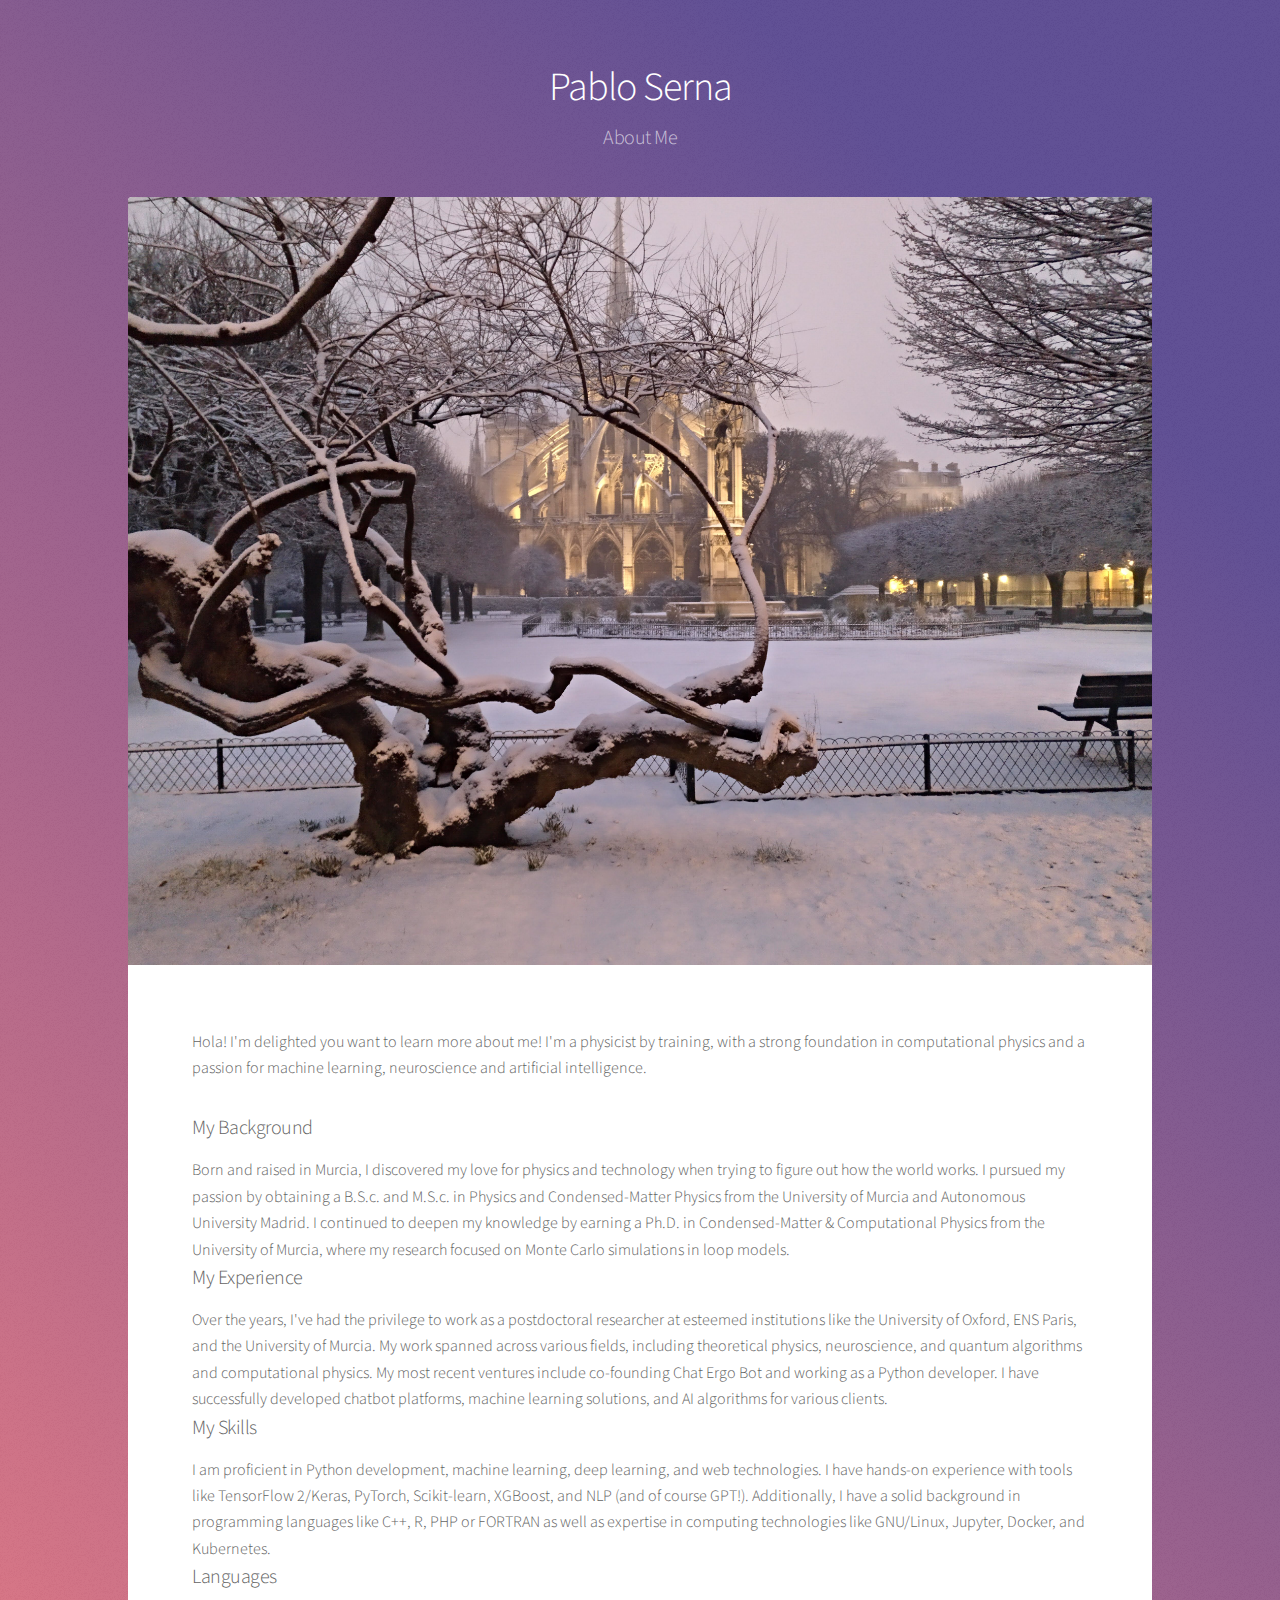
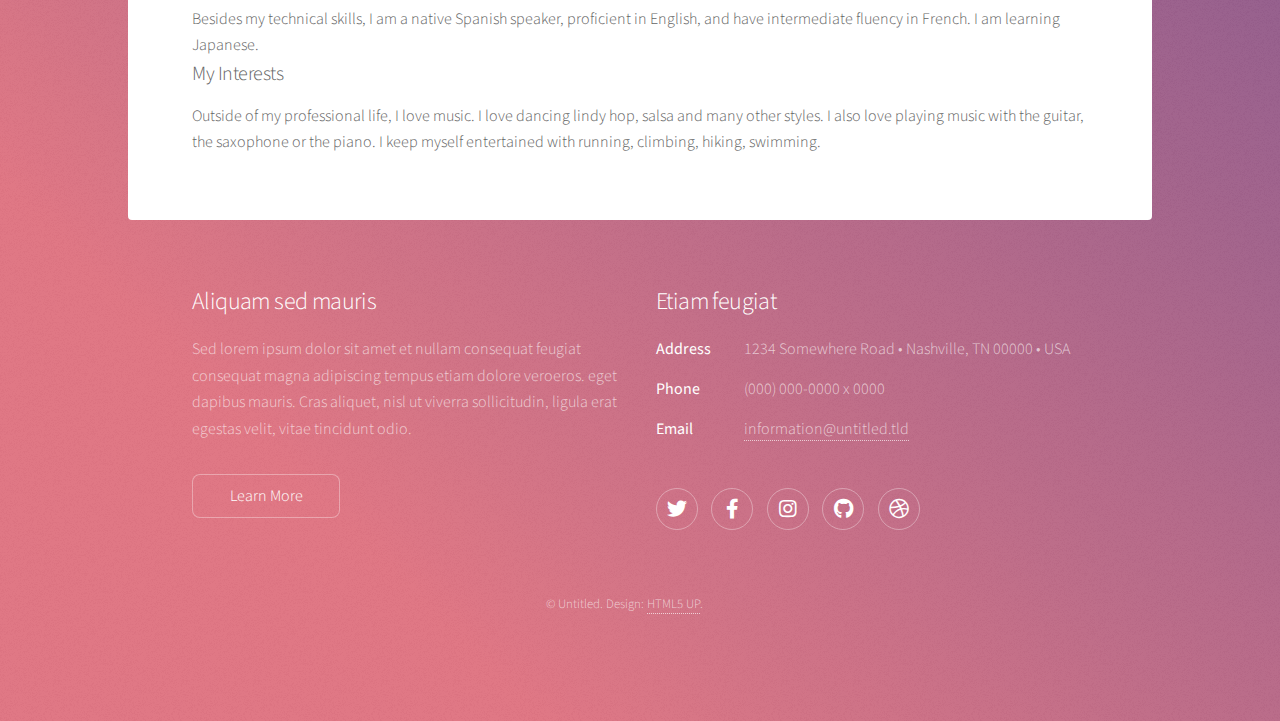
==== about-me.html @ f19965fd "new portfolio" ====
<!DOCTYPE HTML>
<!--
	Stellar by HTML5 UP
	html5up.net | @ajlkn
	Free for personal and commercial use under the CCA 3.0 license (html5up.net/license)
-->
<html>
	<head>
		<title>About Me</title>
		<meta charset="utf-8" />
		<meta name="viewport" content="width=device-width, initial-scale=1, user-scalable=no" />
		<link rel="stylesheet" href="assets/css/main.css" />
		<noscript><link rel="stylesheet" href="assets/css/noscript.css" /></noscript>
	</head>
	<body class="is-preload">

		<!-- Wrapper -->
			<div id="wrapper">

				<!-- Header -->
					<header id="header">
						<h1>Pablo Serna</h1>
						<p>About Me</p>
					</header>

				<!-- Main -->
					<div id="main">

						<!-- Content -->
							<section id="content" class="main">
								<span class="image main"><img src="images/paris.jpg" alt="The snow and the cathedral of Paris" /></span>
								<!-- <h2>About Me</h2> -->
								<p>
                  Hola! I'm delighted you want to learn more about me! I'm a physicist by training, with a strong foundation in computational physics and a passion for machine learning, neuroscience and artificial intelligence.

                  <h3>My Background</h3>
                  Born and raised in Murcia, I discovered my love for physics and technology when trying to figure out how the world works. I pursued my passion by obtaining a B.S.c. and M.S.c. in Physics and Condensed-Matter Physics from the University of Murcia and Autonomous University Madrid. I continued to deepen my knowledge by earning a Ph.D. in Condensed-Matter & Computational Physics from the University of Murcia, where my research focused on Monte Carlo simulations in loop models.
                  
                  <h3>My Experience</h3>
                  Over the years, I've had the privilege to work as a postdoctoral researcher at esteemed institutions like the University of Oxford, ENS Paris, and the University of Murcia. My work spanned across various fields, including theoretical physics, neuroscience, and quantum algorithms and computational physics.
                  
                  My most recent ventures include co-founding Chat Ergo Bot and working as a Python developer. I have successfully developed chatbot platforms, machine learning solutions, and AI algorithms for various clients.
                  
                  <h3>My Skills</h3>
                  I am proficient in Python development, machine learning, deep learning, and web technologies. I have hands-on experience with tools like TensorFlow 2/Keras, PyTorch, Scikit-learn, XGBoost, and NLP (and of course GPT!). Additionally, I have a solid background in programming languages like C++, R, PHP or FORTRAN as well as expertise in computing technologies like GNU/Linux, Jupyter, Docker, and Kubernetes.
                  
                  <h3>Languages</h3>
                  Besides my technical skills, I am a native Spanish speaker, proficient in English, and have intermediate fluency in French. I am learning Japanese.
                  
                  <h3>My Interests</h3>
                  Outside of my professional life, I love music. I love dancing lindy hop, salsa and many other styles. I also love playing music with the guitar, the saxophone or the piano. 
                  
                  I keep myself entertained with running, climbing, hiking, swimming. 
                </p>
							</section>

					</div>

				<!-- Footer -->
					<footer id="footer">
						<section>
							<h2>Aliquam sed mauris</h2>
							<p>Sed lorem ipsum dolor sit amet et nullam consequat feugiat consequat magna adipiscing tempus etiam dolore veroeros. eget dapibus mauris. Cras aliquet, nisl ut viverra sollicitudin, ligula erat egestas velit, vitae tincidunt odio.</p>
							<ul class="actions">
								<li><a href="#" class="button">Learn More</a></li>
							</ul>
						</section>
						<section>
							<h2>Etiam feugiat</h2>
							<dl class="alt">
								<dt>Address</dt>
								<dd>1234 Somewhere Road &bull; Nashville, TN 00000 &bull; USA</dd>
								<dt>Phone</dt>
								<dd>(000) 000-0000 x 0000</dd>
								<dt>Email</dt>
								<dd><a href="#">information@untitled.tld</a></dd>
							</dl>
							<ul class="icons">
								<li><a href="#" class="icon brands fa-twitter alt"><span class="label">Twitter</span></a></li>
								<li><a href="#" class="icon brands fa-facebook-f alt"><span class="label">Facebook</span></a></li>
								<li><a href="#" class="icon brands fa-instagram alt"><span class="label">Instagram</span></a></li>
								<li><a href="#" class="icon brands fa-github alt"><span class="label">GitHub</span></a></li>
								<li><a href="#" class="icon brands fa-dribbble alt"><span class="label">Dribbble</span></a></li>
							</ul>
						</section>
						<p class="copyright">&copy; Untitled. Design: <a href="https://html5up.net">HTML5 UP</a>.</p>
					</footer>

			</div>

		<!-- Scripts -->
			<script src="assets/js/jquery.min.js"></script>
			<script src="assets/js/jquery.scrollex.min.js"></script>
			<script src="assets/js/jquery.scrolly.min.js"></script>
			<script src="assets/js/browser.min.js"></script>
			<script src="assets/js/breakpoints.min.js"></script>
			<script src="assets/js/util.js"></script>
			<script src="assets/js/main.js"></script>

	</body>
</html>
---- assets/css/main.css ----
@import url(fontawesome-all.min.css);
@import 'https://fonts.googleapis.com/css?family=Source+Sans+Pro:300,400';

/*
	Stellar by HTML5 UP
	html5up.net | @ajlkn
	Free for personal and commercial use under the CCA 3.0 license (html5up.net/license)
*/

html, body, div, span, applet, object,
iframe, h1, h2, h3, h4, h5, h6, p, blockquote,
pre, a, abbr, acronym, address, big, cite,
code, del, dfn, em, img, ins, kbd, q, s, samp,
small, strike, strong, sub, sup, tt, var, b,
u, i, center, dl, dt, dd, ol, ul, li, fieldset,
form, label, legend, table, caption, tbody,
tfoot, thead, tr, th, td, article, aside,
canvas, details, embed, figure, figcaption,
footer, header, hgroup, menu, nav, output, ruby,
section, summary, time, mark, audio, video {
	margin: 0;
	padding: 0;
	border: 0;
	font-size: 100%;
	font: inherit;
	vertical-align: baseline;}

article, aside, details, figcaption, figure,
footer, header, hgroup, menu, nav, section {
	display: block;}

body {
	line-height: 1;
}

ol, ul {
	list-style: none;
}

blockquote, q {
	quotes: none;
}

	blockquote:before, blockquote:after, q:before, q:after {
		content: '';
		content: none;
	}

table {
	border-collapse: collapse;
	border-spacing: 0;
}

body {
	-webkit-text-size-adjust: none;
}

mark {
	background-color: transparent;
	color: inherit;
}

input::-moz-focus-inner {
	border: 0;
	padding: 0;
}

input, select, textarea {
	-moz-appearance: none;
	-webkit-appearance: none;
	-ms-appearance: none;
	appearance: none;
}

/* Basic */

	@-ms-viewport {
		width: device-width;
	}

	body {
		-ms-overflow-style: scrollbar;
	}

	@media screen and (max-width: 480px) {

		html, body {
			min-width: 320px;
		}

	}

	html {
		box-sizing: border-box;
	}

	*, *:before, *:after {
		box-sizing: inherit;
	}

	body {
		background-color: #935d8c;
		background-image: url("images/overlay.png"), -moz-linear-gradient(45deg, #e37682 15%, #5f4d93 85%);
		background-image: url("images/overlay.png"), -webkit-linear-gradient(45deg, #e37682 15%, #5f4d93 85%);
		background-image: url("images/overlay.png"), -ms-linear-gradient(45deg, #e37682 15%, #5f4d93 85%);
		background-image: url("images/overlay.png"), linear-gradient(45deg, #e37682 15%, #5f4d93 85%);
	}

		body.is-preload *, body.is-preload *:before, body.is-preload *:after {
			-moz-animation: none !important;
			-webkit-animation: none !important;
			-ms-animation: none !important;
			animation: none !important;
			-moz-transition: none !important;
			-webkit-transition: none !important;
			-ms-transition: none !important;
			transition: none !important;
		}

/* Type */

	body {
		background-color: #935d8c;
		color: rgba(255, 255, 255, 0.65);
	}

	body, input, select, textarea {
		font-family: "Source Sans Pro", Helvetica, sans-serif;
		font-size: 17pt;
		font-weight: 300;
		line-height: 1.65;
	}

		@media screen and (max-width: 1680px) {

			body, input, select, textarea {
				font-size: 14pt;
			}

		}

		@media screen and (max-width: 1280px) {

			body, input, select, textarea {
				font-size: 12pt;
			}

		}

		@media screen and (max-width: 360px) {

			body, input, select, textarea {
				font-size: 11pt;
			}

		}

	a {
		-moz-transition: color 0.2s ease, border-bottom 0.2s ease;
		-webkit-transition: color 0.2s ease, border-bottom 0.2s ease;
		-ms-transition: color 0.2s ease, border-bottom 0.2s ease;
		transition: color 0.2s ease, border-bottom 0.2s ease;
		text-decoration: none;
		border-bottom: dotted 1px;
		color: inherit;
	}

		a:hover {
			border-bottom-color: transparent;
		}

	strong, b {
		font-weight: 400;
	}

	em, i {
		font-style: italic;
	}

	p {
		margin: 0 0 2em 0;
	}

		p.content {
			-moz-columns: 20em 2;
			-webkit-columns: 20em 2;
			-ms-columns: 20em 2;
			columns: 20em 2;
			-moz-column-gap: 2em;
			-webkit-column-gap: 2em;
			-ms-column-gap: 2em;
			column-gap: 2em;
			text-align: justify;
		}

	h1, h2, h3, h4, h5, h6 {
		font-weight: 300;
		line-height: 1.5;
		margin: 0 0 0.7em 0;
		letter-spacing: -0.025em;
	}

		h1 a, h2 a, h3 a, h4 a, h5 a, h6 a {
			color: inherit;
			text-decoration: none;
		}

	h1 {
		font-size: 2.5em;
		line-height: 1.2;
	}

	h2 {
		font-size: 1.5em;
	}

	h3 {
		font-size: 1.25em;
	}

	h4 {
		font-size: 1.1em;
	}

	h5 {
		font-size: 0.9em;
	}

	h6 {
		font-size: 0.7em;
	}

	@media screen and (max-width: 736px) {

		h1 {
			font-size: 2em;
		}

	}

	sub {
		font-size: 0.8em;
		position: relative;
		top: 0.5em;
	}

	sup {
		font-size: 0.8em;
		position: relative;
		top: -0.5em;
	}

	blockquote {
		border-left: solid 4px;
		font-style: italic;
		margin: 0 0 2em 0;
		padding: 0.5em 0 0.5em 2em;
	}

	code {
		border-radius: 8px;
		border: solid 1px;
		font-family: "Courier New", monospace;
		font-size: 0.9em;
		margin: 0 0.25em;
		padding: 0.25em 0.65em;
	}

	pre {
		-webkit-overflow-scrolling: touch;
		font-family: "Courier New", monospace;
		font-size: 0.9em;
		margin: 0 0 2em 0;
	}

		pre code {
			display: block;
			line-height: 1.75;
			padding: 1em 1.5em;
			overflow-x: auto;
		}

	hr {
		border: 0;
		border-bottom: solid 1px;
		margin: 2em 0;
	}

		hr.major {
			margin: 3em 0;
		}

	.align-left {
		text-align: left;
	}

	.align-center {
		text-align: center;
	}

	.align-right {
		text-align: right;
	}

	input, select, textarea {
		color: #ffffff;
	}

	a:hover {
		color: #ffffff;
	}

	strong, b {
		color: #ffffff;
	}

	h1, h2, h3, h4, h5, h6 {
		color: #ffffff;
	}

	blockquote {
		border-left-color: rgba(255, 255, 255, 0.35);
	}

	code {
		background: rgba(255, 255, 255, 0.075);
		border-color: rgba(255, 255, 255, 0.35);
	}

	hr {
		border-bottom-color: rgba(255, 255, 255, 0.35);
	}

/* Row */

	.row {
		display: flex;
		flex-wrap: wrap;
		box-sizing: border-box;
		align-items: stretch;
	}

		.row > * {
			box-sizing: border-box;
		}

		.row.gtr-uniform > * > :last-child {
			margin-bottom: 0;
		}

		.row.aln-left {
			justify-content: flex-start;
		}

		.row.aln-center {
			justify-content: center;
		}

		.row.aln-right {
			justify-content: flex-end;
		}

		.row.aln-top {
			align-items: flex-start;
		}

		.row.aln-middle {
			align-items: center;
		}

		.row.aln-bottom {
			align-items: flex-end;
		}

		.row > .imp {
			order: -1;
		}

		.row > .col-1 {
			width: 8.33333%;
		}

		.row > .off-1 {
			margin-left: 8.33333%;
		}

		.row > .col-2 {
			width: 16.66667%;
		}

		.row > .off-2 {
			margin-left: 16.66667%;
		}

		.row > .col-3 {
			width: 25%;
		}

		.row > .off-3 {
			margin-left: 25%;
		}

		.row > .col-4 {
			width: 33.33333%;
		}

		.row > .off-4 {
			margin-left: 33.33333%;
		}

		.row > .col-5 {
			width: 41.66667%;
		}

		.row > .off-5 {
			margin-left: 41.66667%;
		}

		.row > .col-6 {
			width: 50%;
		}

		.row > .off-6 {
			margin-left: 50%;
		}

		.row > .col-7 {
			width: 58.33333%;
		}

		.row > .off-7 {
			margin-left: 58.33333%;
		}

		.row > .col-8 {
			width: 66.66667%;
		}

		.row > .off-8 {
			margin-left: 66.66667%;
		}

		.row > .col-9 {
			width: 75%;
		}

		.row > .off-9 {
			margin-left: 75%;
		}

		.row > .col-10 {
			width: 83.33333%;
		}

		.row > .off-10 {
			margin-left: 83.33333%;
		}

		.row > .col-11 {
			width: 91.66667%;
		}

		.row > .off-11 {
			margin-left: 91.66667%;
		}

		.row > .col-12 {
			width: 100%;
		}

		.row > .off-12 {
			margin-left: 100%;
		}

		.row.gtr-0 {
			margin-top: 0;
			margin-left: 0em;
		}

			.row.gtr-0 > * {
				padding: 0 0 0 0em;
			}

			.row.gtr-0.gtr-uniform {
				margin-top: 0em;
			}

				.row.gtr-0.gtr-uniform > * {
					padding-top: 0em;
				}

		.row.gtr-25 {
			margin-top: 0;
			margin-left: -0.375em;
		}

			.row.gtr-25 > * {
				padding: 0 0 0 0.375em;
			}

			.row.gtr-25.gtr-uniform {
				margin-top: -0.375em;
			}

				.row.gtr-25.gtr-uniform > * {
					padding-top: 0.375em;
				}

		.row.gtr-50 {
			margin-top: 0;
			margin-left: -0.75em;
		}

			.row.gtr-50 > * {
				padding: 0 0 0 0.75em;
			}

			.row.gtr-50.gtr-uniform {
				margin-top: -0.75em;
			}

				.row.gtr-50.gtr-uniform > * {
					padding-top: 0.75em;
				}

		.row {
			margin-top: 0;
			margin-left: -1.5em;
		}

			.row > * {
				padding: 0 0 0 1.5em;
			}

			.row.gtr-uniform {
				margin-top: -1.5em;
			}

				.row.gtr-uniform > * {
					padding-top: 1.5em;
				}

		.row.gtr-150 {
			margin-top: 0;
			margin-left: -2.25em;
		}

			.row.gtr-150 > * {
				padding: 0 0 0 2.25em;
			}

			.row.gtr-150.gtr-uniform {
				margin-top: -2.25em;
			}

				.row.gtr-150.gtr-uniform > * {
					padding-top: 2.25em;
				}

		.row.gtr-200 {
			margin-top: 0;
			margin-left: -3em;
		}

			.row.gtr-200 > * {
				padding: 0 0 0 3em;
			}

			.row.gtr-200.gtr-uniform {
				margin-top: -3em;
			}

				.row.gtr-200.gtr-uniform > * {
					padding-top: 3em;
				}

		@media screen and (max-width: 1680px) {

			.row {
				display: flex;
				flex-wrap: wrap;
				box-sizing: border-box;
				align-items: stretch;
			}

				.row > * {
					box-sizing: border-box;
				}

				.row.gtr-uniform > * > :last-child {
					margin-bottom: 0;
				}

				.row.aln-left {
					justify-content: flex-start;
				}

				.row.aln-center {
					justify-content: center;
				}

				.row.aln-right {
					justify-content: flex-end;
				}

				.row.aln-top {
					align-items: flex-start;
				}

				.row.aln-middle {
					align-items: center;
				}

				.row.aln-bottom {
					align-items: flex-end;
				}

				.row > .imp-xlarge {
					order: -1;
				}

				.row > .col-1-xlarge {
					width: 8.33333%;
				}

				.row > .off-1-xlarge {
					margin-left: 8.33333%;
				}

				.row > .col-2-xlarge {
					width: 16.66667%;
				}

				.row > .off-2-xlarge {
					margin-left: 16.66667%;
				}

				.row > .col-3-xlarge {
					width: 25%;
				}

				.row > .off-3-xlarge {
					margin-left: 25%;
				}

				.row > .col-4-xlarge {
					width: 33.33333%;
				}

				.row > .off-4-xlarge {
					margin-left: 33.33333%;
				}

				.row > .col-5-xlarge {
					width: 41.66667%;
				}

				.row > .off-5-xlarge {
					margin-left: 41.66667%;
				}

				.row > .col-6-xlarge {
					width: 50%;
				}

				.row > .off-6-xlarge {
					margin-left: 50%;
				}

				.row > .col-7-xlarge {
					width: 58.33333%;
				}

				.row > .off-7-xlarge {
					margin-left: 58.33333%;
				}

				.row > .col-8-xlarge {
					width: 66.66667%;
				}

				.row > .off-8-xlarge {
					margin-left: 66.66667%;
				}

				.row > .col-9-xlarge {
					width: 75%;
				}

				.row > .off-9-xlarge {
					margin-left: 75%;
				}

				.row > .col-10-xlarge {
					width: 83.33333%;
				}

				.row > .off-10-xlarge {
					margin-left: 83.33333%;
				}

				.row > .col-11-xlarge {
					width: 91.66667%;
				}

				.row > .off-11-xlarge {
					margin-left: 91.66667%;
				}

				.row > .col-12-xlarge {
					width: 100%;
				}

				.row > .off-12-xlarge {
					margin-left: 100%;
				}

				.row.gtr-0 {
					margin-top: 0;
					margin-left: 0em;
				}

					.row.gtr-0 > * {
						padding: 0 0 0 0em;
					}

					.row.gtr-0.gtr-uniform {
						margin-top: 0em;
					}

						.row.gtr-0.gtr-uniform > * {
							padding-top: 0em;
						}

				.row.gtr-25 {
					margin-top: 0;
					margin-left: -0.375em;
				}

					.row.gtr-25 > * {
						padding: 0 0 0 0.375em;
					}

					.row.gtr-25.gtr-uniform {
						margin-top: -0.375em;
					}

						.row.gtr-25.gtr-uniform > * {
							padding-top: 0.375em;
						}

				.row.gtr-50 {
					margin-top: 0;
					margin-left: -0.75em;
				}

					.row.gtr-50 > * {
						padding: 0 0 0 0.75em;
					}

					.row.gtr-50.gtr-uniform {
						margin-top: -0.75em;
					}

						.row.gtr-50.gtr-uniform > * {
							padding-top: 0.75em;
						}

				.row {
					margin-top: 0;
					margin-left: -1.5em;
				}

					.row > * {
						padding: 0 0 0 1.5em;
					}

					.row.gtr-uniform {
						margin-top: -1.5em;
					}

						.row.gtr-uniform > * {
							padding-top: 1.5em;
						}

				.row.gtr-150 {
					margin-top: 0;
					margin-left: -2.25em;
				}

					.row.gtr-150 > * {
						padding: 0 0 0 2.25em;
					}

					.row.gtr-150.gtr-uniform {
						margin-top: -2.25em;
					}

						.row.gtr-150.gtr-uniform > * {
							padding-top: 2.25em;
						}

				.row.gtr-200 {
					margin-top: 0;
					margin-left: -3em;
				}

					.row.gtr-200 > * {
						padding: 0 0 0 3em;
					}

					.row.gtr-200.gtr-uniform {
						margin-top: -3em;
					}

						.row.gtr-200.gtr-uniform > * {
							padding-top: 3em;
						}

		}

		@media screen and (max-width: 1280px) {

			.row {
				display: flex;
				flex-wrap: wrap;
				box-sizing: border-box;
				align-items: stretch;
			}

				.row > * {
					box-sizing: border-box;
				}

				.row.gtr-uniform > * > :last-child {
					margin-bottom: 0;
				}

				.row.aln-left {
					justify-content: flex-start;
				}

				.row.aln-center {
					justify-content: center;
				}

				.row.aln-right {
					justify-content: flex-end;
				}

				.row.aln-top {
					align-items: flex-start;
				}

				.row.aln-middle {
					align-items: center;
				}

				.row.aln-bottom {
					align-items: flex-end;
				}

				.row > .imp-large {
					order: -1;
				}

				.row > .col-1-large {
					width: 8.33333%;
				}

				.row > .off-1-large {
					margin-left: 8.33333%;
				}

				.row > .col-2-large {
					width: 16.66667%;
				}

				.row > .off-2-large {
					margin-left: 16.66667%;
				}

				.row > .col-3-large {
					width: 25%;
				}

				.row > .off-3-large {
					margin-left: 25%;
				}

				.row > .col-4-large {
					width: 33.33333%;
				}

				.row > .off-4-large {
					margin-left: 33.33333%;
				}

				.row > .col-5-large {
					width: 41.66667%;
				}

				.row > .off-5-large {
					margin-left: 41.66667%;
				}

				.row > .col-6-large {
					width: 50%;
				}

				.row > .off-6-large {
					margin-left: 50%;
				}

				.row > .col-7-large {
					width: 58.33333%;
				}

				.row > .off-7-large {
					margin-left: 58.33333%;
				}

				.row > .col-8-large {
					width: 66.66667%;
				}

				.row > .off-8-large {
					margin-left: 66.66667%;
				}

				.row > .col-9-large {
					width: 75%;
				}

				.row > .off-9-large {
					margin-left: 75%;
				}

				.row > .col-10-large {
					width: 83.33333%;
				}

				.row > .off-10-large {
					margin-left: 83.33333%;
				}

				.row > .col-11-large {
					width: 91.66667%;
				}

				.row > .off-11-large {
					margin-left: 91.66667%;
				}

				.row > .col-12-large {
					width: 100%;
				}

				.row > .off-12-large {
					margin-left: 100%;
				}

				.row.gtr-0 {
					margin-top: 0;
					margin-left: 0em;
				}

					.row.gtr-0 > * {
						padding: 0 0 0 0em;
					}

					.row.gtr-0.gtr-uniform {
						margin-top: 0em;
					}

						.row.gtr-0.gtr-uniform > * {
							padding-top: 0em;
						}

				.row.gtr-25 {
					margin-top: 0;
					margin-left: -0.375em;
				}

					.row.gtr-25 > * {
						padding: 0 0 0 0.375em;
					}

					.row.gtr-25.gtr-uniform {
						margin-top: -0.375em;
					}

						.row.gtr-25.gtr-uniform > * {
							padding-top: 0.375em;
						}

				.row.gtr-50 {
					margin-top: 0;
					margin-left: -0.75em;
				}

					.row.gtr-50 > * {
						padding: 0 0 0 0.75em;
					}

					.row.gtr-50.gtr-uniform {
						margin-top: -0.75em;
					}

						.row.gtr-50.gtr-uniform > * {
							padding-top: 0.75em;
						}

				.row {
					margin-top: 0;
					margin-left: -1.5em;
				}

					.row > * {
						padding: 0 0 0 1.5em;
					}

					.row.gtr-uniform {
						margin-top: -1.5em;
					}

						.row.gtr-uniform > * {
							padding-top: 1.5em;
						}

				.row.gtr-150 {
					margin-top: 0;
					margin-left: -2.25em;
				}

					.row.gtr-150 > * {
						padding: 0 0 0 2.25em;
					}

					.row.gtr-150.gtr-uniform {
						margin-top: -2.25em;
					}

						.row.gtr-150.gtr-uniform > * {
							padding-top: 2.25em;
						}

				.row.gtr-200 {
					margin-top: 0;
					margin-left: -3em;
				}

					.row.gtr-200 > * {
						padding: 0 0 0 3em;
					}

					.row.gtr-200.gtr-uniform {
						margin-top: -3em;
					}

						.row.gtr-200.gtr-uniform > * {
							padding-top: 3em;
						}

		}

		@media screen and (max-width: 980px) {

			.row {
				display: flex;
				flex-wrap: wrap;
				box-sizing: border-box;
				align-items: stretch;
			}

				.row > * {
					box-sizing: border-box;
				}

				.row.gtr-uniform > * > :last-child {
					margin-bottom: 0;
				}

				.row.aln-left {
					justify-content: flex-start;
				}

				.row.aln-center {
					justify-content: center;
				}

				.row.aln-right {
					justify-content: flex-end;
				}

				.row.aln-top {
					align-items: flex-start;
				}

				.row.aln-middle {
					align-items: center;
				}

				.row.aln-bottom {
					align-items: flex-end;
				}

				.row > .imp-medium {
					order: -1;
				}

				.row > .col-1-medium {
					width: 8.33333%;
				}

				.row > .off-1-medium {
					margin-left: 8.33333%;
				}

				.row > .col-2-medium {
					width: 16.66667%;
				}

				.row > .off-2-medium {
					margin-left: 16.66667%;
				}

				.row > .col-3-medium {
					width: 25%;
				}

				.row > .off-3-medium {
					margin-left: 25%;
				}

				.row > .col-4-medium {
					width: 33.33333%;
				}

				.row > .off-4-medium {
					margin-left: 33.33333%;
				}

				.row > .col-5-medium {
					width: 41.66667%;
				}

				.row > .off-5-medium {
					margin-left: 41.66667%;
				}

				.row > .col-6-medium {
					width: 50%;
				}

				.row > .off-6-medium {
					margin-left: 50%;
				}

				.row > .col-7-medium {
					width: 58.33333%;
				}

				.row > .off-7-medium {
					margin-left: 58.33333%;
				}

				.row > .col-8-medium {
					width: 66.66667%;
				}

				.row > .off-8-medium {
					margin-left: 66.66667%;
				}

				.row > .col-9-medium {
					width: 75%;
				}

				.row > .off-9-medium {
					margin-left: 75%;
				}

				.row > .col-10-medium {
					width: 83.33333%;
				}

				.row > .off-10-medium {
					margin-left: 83.33333%;
				}

				.row > .col-11-medium {
					width: 91.66667%;
				}

				.row > .off-11-medium {
					margin-left: 91.66667%;
				}

				.row > .col-12-medium {
					width: 100%;
				}

				.row > .off-12-medium {
					margin-left: 100%;
				}

				.row.gtr-0 {
					margin-top: 0;
					margin-left: 0em;
				}

					.row.gtr-0 > * {
						padding: 0 0 0 0em;
					}

					.row.gtr-0.gtr-uniform {
						margin-top: 0em;
					}

						.row.gtr-0.gtr-uniform > * {
							padding-top: 0em;
						}

				.row.gtr-25 {
					margin-top: 0;
					margin-left: -0.375em;
				}

					.row.gtr-25 > * {
						padding: 0 0 0 0.375em;
					}

					.row.gtr-25.gtr-uniform {
						margin-top: -0.375em;
					}

						.row.gtr-25.gtr-uniform > * {
							padding-top: 0.375em;
						}

				.row.gtr-50 {
					margin-top: 0;
					margin-left: -0.75em;
				}

					.row.gtr-50 > * {
						padding: 0 0 0 0.75em;
					}

					.row.gtr-50.gtr-uniform {
						margin-top: -0.75em;
					}

						.row.gtr-50.gtr-uniform > * {
							padding-top: 0.75em;
						}

				.row {
					margin-top: 0;
					margin-left: -1.5em;
				}

					.row > * {
						padding: 0 0 0 1.5em;
					}

					.row.gtr-uniform {
						margin-top: -1.5em;
					}

						.row.gtr-uniform > * {
							padding-top: 1.5em;
						}

				.row.gtr-150 {
					margin-top: 0;
					margin-left: -2.25em;
				}

					.row.gtr-150 > * {
						padding: 0 0 0 2.25em;
					}

					.row.gtr-150.gtr-uniform {
						margin-top: -2.25em;
					}

						.row.gtr-150.gtr-uniform > * {
							padding-top: 2.25em;
						}

				.row.gtr-200 {
					margin-top: 0;
					margin-left: -3em;
				}

					.row.gtr-200 > * {
						padding: 0 0 0 3em;
					}

					.row.gtr-200.gtr-uniform {
						margin-top: -3em;
					}

						.row.gtr-200.gtr-uniform > * {
							padding-top: 3em;
						}

		}

		@media screen and (max-width: 736px) {

			.row {
				display: flex;
				flex-wrap: wrap;
				box-sizing: border-box;
				align-items: stretch;
			}

				.row > * {
					box-sizing: border-box;
				}

				.row.gtr-uniform > * > :last-child {
					margin-bottom: 0;
				}

				.row.aln-left {
					justify-content: flex-start;
				}

				.row.aln-center {
					justify-content: center;
				}

				.row.aln-right {
					justify-content: flex-end;
				}

				.row.aln-top {
					align-items: flex-start;
				}

				.row.aln-middle {
					align-items: center;
				}

				.row.aln-bottom {
					align-items: flex-end;
				}

				.row > .imp-small {
					order: -1;
				}

				.row > .col-1-small {
					width: 8.33333%;
				}

				.row > .off-1-small {
					margin-left: 8.33333%;
				}

				.row > .col-2-small {
					width: 16.66667%;
				}

				.row > .off-2-small {
					margin-left: 16.66667%;
				}

				.row > .col-3-small {
					width: 25%;
				}

				.row > .off-3-small {
					margin-left: 25%;
				}

				.row > .col-4-small {
					width: 33.33333%;
				}

				.row > .off-4-small {
					margin-left: 33.33333%;
				}

				.row > .col-5-small {
					width: 41.66667%;
				}

				.row > .off-5-small {
					margin-left: 41.66667%;
				}

				.row > .col-6-small {
					width: 50%;
				}

				.row > .off-6-small {
					margin-left: 50%;
				}

				.row > .col-7-small {
					width: 58.33333%;
				}

				.row > .off-7-small {
					margin-left: 58.33333%;
				}

				.row > .col-8-small {
					width: 66.66667%;
				}

				.row > .off-8-small {
					margin-left: 66.66667%;
				}

				.row > .col-9-small {
					width: 75%;
				}

				.row > .off-9-small {
					margin-left: 75%;
				}

				.row > .col-10-small {
					width: 83.33333%;
				}

				.row > .off-10-small {
					margin-left: 83.33333%;
				}

				.row > .col-11-small {
					width: 91.66667%;
				}

				.row > .off-11-small {
					margin-left: 91.66667%;
				}

				.row > .col-12-small {
					width: 100%;
				}

				.row > .off-12-small {
					margin-left: 100%;
				}

				.row.gtr-0 {
					margin-top: 0;
					margin-left: 0em;
				}

					.row.gtr-0 > * {
						padding: 0 0 0 0em;
					}

					.row.gtr-0.gtr-uniform {
						margin-top: 0em;
					}

						.row.gtr-0.gtr-uniform > * {
							padding-top: 0em;
						}

				.row.gtr-25 {
					margin-top: 0;
					margin-left: -0.25em;
				}

					.row.gtr-25 > * {
						padding: 0 0 0 0.25em;
					}

					.row.gtr-25.gtr-uniform {
						margin-top: -0.25em;
					}

						.row.gtr-25.gtr-uniform > * {
							padding-top: 0.25em;
						}

				.row.gtr-50 {
					margin-top: 0;
					margin-left: -0.5em;
				}

					.row.gtr-50 > * {
						padding: 0 0 0 0.5em;
					}

					.row.gtr-50.gtr-uniform {
						margin-top: -0.5em;
					}

						.row.gtr-50.gtr-uniform > * {
							padding-top: 0.5em;
						}

				.row {
					margin-top: 0;
					margin-left: -1em;
				}

					.row > * {
						padding: 0 0 0 1em;
					}

					.row.gtr-uniform {
						margin-top: -1em;
					}

						.row.gtr-uniform > * {
							padding-top: 1em;
						}

				.row.gtr-150 {
					margin-top: 0;
					margin-left: -1.5em;
				}

					.row.gtr-150 > * {
						padding: 0 0 0 1.5em;
					}

					.row.gtr-150.gtr-uniform {
						margin-top: -1.5em;
					}

						.row.gtr-150.gtr-uniform > * {
							padding-top: 1.5em;
						}

				.row.gtr-200 {
					margin-top: 0;
					margin-left: -2em;
				}

					.row.gtr-200 > * {
						padding: 0 0 0 2em;
					}

					.row.gtr-200.gtr-uniform {
						margin-top: -2em;
					}

						.row.gtr-200.gtr-uniform > * {
							padding-top: 2em;
						}

		}

		@media screen and (max-width: 480px) {

			.row {
				display: flex;
				flex-wrap: wrap;
				box-sizing: border-box;
				align-items: stretch;
			}

				.row > * {
					box-sizing: border-box;
				}

				.row.gtr-uniform > * > :last-child {
					margin-bottom: 0;
				}

				.row.aln-left {
					justify-content: flex-start;
				}

				.row.aln-center {
					justify-content: center;
				}

				.row.aln-right {
					justify-content: flex-end;
				}

				.row.aln-top {
					align-items: flex-start;
				}

				.row.aln-middle {
					align-items: center;
				}

				.row.aln-bottom {
					align-items: flex-end;
				}

				.row > .imp-xsmall {
					order: -1;
				}

				.row > .col-1-xsmall {
					width: 8.33333%;
				}

				.row > .off-1-xsmall {
					margin-left: 8.33333%;
				}

				.row > .col-2-xsmall {
					width: 16.66667%;
				}

				.row > .off-2-xsmall {
					margin-left: 16.66667%;
				}

				.row > .col-3-xsmall {
					width: 25%;
				}

				.row > .off-3-xsmall {
					margin-left: 25%;
				}

				.row > .col-4-xsmall {
					width: 33.33333%;
				}

				.row > .off-4-xsmall {
					margin-left: 33.33333%;
				}

				.row > .col-5-xsmall {
					width: 41.66667%;
				}

				.row > .off-5-xsmall {
					margin-left: 41.66667%;
				}

				.row > .col-6-xsmall {
					width: 50%;
				}

				.row > .off-6-xsmall {
					margin-left: 50%;
				}

				.row > .col-7-xsmall {
					width: 58.33333%;
				}

				.row > .off-7-xsmall {
					margin-left: 58.33333%;
				}

				.row > .col-8-xsmall {
					width: 66.66667%;
				}

				.row > .off-8-xsmall {
					margin-left: 66.66667%;
				}

				.row > .col-9-xsmall {
					width: 75%;
				}

				.row > .off-9-xsmall {
					margin-left: 75%;
				}

				.row > .col-10-xsmall {
					width: 83.33333%;
				}

				.row > .off-10-xsmall {
					margin-left: 83.33333%;
				}

				.row > .col-11-xsmall {
					width: 91.66667%;
				}

				.row > .off-11-xsmall {
					margin-left: 91.66667%;
				}

				.row > .col-12-xsmall {
					width: 100%;
				}

				.row > .off-12-xsmall {
					margin-left: 100%;
				}

				.row.gtr-0 {
					margin-top: 0;
					margin-left: 0em;
				}

					.row.gtr-0 > * {
						padding: 0 0 0 0em;
					}

					.row.gtr-0.gtr-uniform {
						margin-top: 0em;
					}

						.row.gtr-0.gtr-uniform > * {
							padding-top: 0em;
						}

				.row.gtr-25 {
					margin-top: 0;
					margin-left: -0.3125em;
				}

					.row.gtr-25 > * {
						padding: 0 0 0 0.3125em;
					}

					.row.gtr-25.gtr-uniform {
						margin-top: -0.3125em;
					}

						.row.gtr-25.gtr-uniform > * {
							padding-top: 0.3125em;
						}

				.row.gtr-50 {
					margin-top: 0;
					margin-left: -0.625em;
				}

					.row.gtr-50 > * {
						padding: 0 0 0 0.625em;
					}

					.row.gtr-50.gtr-uniform {
						margin-top: -0.625em;
					}

						.row.gtr-50.gtr-uniform > * {
							padding-top: 0.625em;
						}

				.row {
					margin-top: 0;
					margin-left: -1.25em;
				}

					.row > * {
						padding: 0 0 0 1.25em;
					}

					.row.gtr-uniform {
						margin-top: -1.25em;
					}

						.row.gtr-uniform > * {
							padding-top: 1.25em;
						}

				.row.gtr-150 {
					margin-top: 0;
					margin-left: -1.875em;
				}

					.row.gtr-150 > * {
						padding: 0 0 0 1.875em;
					}

					.row.gtr-150.gtr-uniform {
						margin-top: -1.875em;
					}

						.row.gtr-150.gtr-uniform > * {
							padding-top: 1.875em;
						}

				.row.gtr-200 {
					margin-top: 0;
					margin-left: -2.5em;
				}

					.row.gtr-200 > * {
						padding: 0 0 0 2.5em;
					}

					.row.gtr-200.gtr-uniform {
						margin-top: -2.5em;
					}

						.row.gtr-200.gtr-uniform > * {
							padding-top: 2.5em;
						}

		}

/* Box */

	.box {
		border-radius: 8px;
		border: solid;
		margin-bottom: 2em;
		padding: 1.5em;
	}

		.box > :last-child,
		.box > :last-child > :last-child,
		.box > :last-child > :last-child > :last-child {
			margin-bottom: 0;
		}

		.box.alt {
			border: 0;
			border-radius: 0;
			padding: 0;
		}

	.box {
		border-color: rgba(255, 255, 255, 0.35);
	}

/* Button */

	input[type="submit"],
	input[type="reset"],
	input[type="button"],
	button,
	.button {
		-moz-appearance: none;
		-webkit-appearance: none;
		-ms-appearance: none;
		appearance: none;
		-moz-transition: background-color 0.2s ease-in-out, color 0.2s ease-in-out;
		-webkit-transition: background-color 0.2s ease-in-out, color 0.2s ease-in-out;
		-ms-transition: background-color 0.2s ease-in-out, color 0.2s ease-in-out;
		transition: background-color 0.2s ease-in-out, color 0.2s ease-in-out;
		border-radius: 8px;
		border: 0;
		cursor: pointer;
		display: inline-block;
		font-weight: 300;
		height: 2.75em;
		line-height: 2.75em;
		min-width: 9.25em;
		padding: 0 1.5em;
		text-align: center;
		text-decoration: none;
		white-space: nowrap;
	}

		input[type="submit"].icon,
		input[type="reset"].icon,
		input[type="button"].icon,
		button.icon,
		.button.icon {
			padding-left: 1.35em;
		}

			input[type="submit"].icon:before,
			input[type="reset"].icon:before,
			input[type="button"].icon:before,
			button.icon:before,
			.button.icon:before {
				margin-right: 0.5em;
			}

		input[type="submit"].fit,
		input[type="reset"].fit,
		input[type="button"].fit,
		button.fit,
		.button.fit {
			width: 100%;
		}

		input[type="submit"].small,
		input[type="reset"].small,
		input[type="button"].small,
		button.small,
		.button.small {
			font-size: 0.8em;
		}

		input[type="submit"].large,
		input[type="reset"].large,
		input[type="button"].large,
		button.large,
		.button.large {
			font-size: 1.35em;
		}

		input[type="submit"].disabled, input[type="submit"]:disabled,
		input[type="reset"].disabled,
		input[type="reset"]:disabled,
		input[type="button"].disabled,
		input[type="button"]:disabled,
		button.disabled,
		button:disabled,
		.button.disabled,
		.button:disabled {
			pointer-events: none;
			opacity: 0.25;
		}

		@media screen and (max-width: 736px) {

			input[type="submit"],
			input[type="reset"],
			input[type="button"],
			button,
			.button {
				min-width: 0;
			}

		}

	input[type="submit"],
	input[type="reset"],
	input[type="button"],
	button,
	.button {
		background-color: transparent;
		box-shadow: inset 0 0 0 1px rgba(255, 255, 255, 0.35);
		color: #ffffff !important;
	}

		input[type="submit"]:hover,
		input[type="reset"]:hover,
		input[type="button"]:hover,
		button:hover,
		.button:hover {
			background-color: rgba(255, 255, 255, 0.075);
		}

		input[type="submit"]:active,
		input[type="reset"]:active,
		input[type="button"]:active,
		button:active,
		.button:active {
			background-color: rgba(255, 255, 255, 0.2);
		}

		input[type="submit"].icon:before,
		input[type="reset"].icon:before,
		input[type="button"].icon:before,
		button.icon:before,
		.button.icon:before {
			color: rgba(255, 255, 255, 0.5);
		}

		input[type="submit"].primary,
		input[type="reset"].primary,
		input[type="button"].primary,
		button.primary,
		.button.primary {
			background-color: #8cc9f0;
			color: #ffffff !important;
			box-shadow: none;
		}

			input[type="submit"].primary:hover,
			input[type="reset"].primary:hover,
			input[type="button"].primary:hover,
			button.primary:hover,
			.button.primary:hover {
				background-color: #9acff2;
			}

			input[type="submit"].primary:active,
			input[type="reset"].primary:active,
			input[type="button"].primary:active,
			button.primary:active,
			.button.primary:active {
				background-color: #7ec3ee;
			}

			input[type="submit"].primary.icon:before,
			input[type="reset"].primary.icon:before,
			input[type="button"].primary.icon:before,
			button.primary.icon:before,
			.button.primary.icon:before {
				color: #ffffff !important;
			}

/* Form */

	form {
		margin: 0 0 2em 0;
	}

	label {
		display: block;
		font-size: 0.9em;
		font-weight: 400;
		margin: 0 0 1em 0;
	}

	input[type="text"],
	input[type="password"],
	input[type="email"],
	select,
	textarea {
		-moz-appearance: none;
		-webkit-appearance: none;
		-ms-appearance: none;
		appearance: none;
		border-radius: 8px;
		border: solid 1px;
		color: inherit;
		display: block;
		outline: 0;
		padding: 0 1em;
		text-decoration: none;
		width: 100%;
	}

		input[type="text"]:invalid,
		input[type="password"]:invalid,
		input[type="email"]:invalid,
		select:invalid,
		textarea:invalid {
			box-shadow: none;
		}

	select {
		background-size: 1.25rem;
		background-repeat: no-repeat;
		background-position: calc(100% - 1rem) center;
		height: 2.75em;
		padding-right: 2.75em;
		text-overflow: ellipsis;
	}

		select:focus::-ms-value {
			background-color: transparent;
		}

		select::-ms-expand {
			display: none;
		}

	input[type="text"],
	input[type="password"],
	input[type="email"],
	select {
		height: 2.75em;
	}

	textarea {
		padding: 0.75em 1em;
	}

	input[type="checkbox"],
	input[type="radio"] {
		-moz-appearance: none;
		-webkit-appearance: none;
		-ms-appearance: none;
		appearance: none;
		display: block;
		float: left;
		margin-right: -2em;
		opacity: 0;
		width: 1em;
		z-index: -1;
	}

		input[type="checkbox"] + label,
		input[type="radio"] + label {
			text-decoration: none;
			cursor: pointer;
			display: inline-block;
			font-size: 1em;
			font-weight: 300;
			padding-left: 2.4em;
			padding-right: 0.75em;
			position: relative;
		}

			input[type="checkbox"] + label:before,
			input[type="radio"] + label:before {
				-moz-osx-font-smoothing: grayscale;
				-webkit-font-smoothing: antialiased;
				display: inline-block;
				font-style: normal;
				font-variant: normal;
				text-rendering: auto;
				line-height: 1;
				text-transform: none !important;
				font-family: 'Font Awesome 5 Free';
				font-weight: 900;
			}

			input[type="checkbox"] + label:before,
			input[type="radio"] + label:before {
				border-radius: 8px;
				border: solid 1px;
				content: '';
				display: inline-block;
				font-size: 0.8em;
				height: 2.0625em;
				left: 0;
				line-height: 2.0625em;
				position: absolute;
				text-align: center;
				top: 0;
				width: 2.0625em;
			}

		input[type="checkbox"]:checked + label:before,
		input[type="radio"]:checked + label:before {
			content: '\f00c';
		}

	input[type="checkbox"] + label:before {
		border-radius: 8px;
	}

	input[type="radio"] + label:before {
		border-radius: 100%;
	}

	::-webkit-input-placeholder {
		opacity: 1.0;
	}

	:-moz-placeholder {
		opacity: 1.0;
	}

	::-moz-placeholder {
		opacity: 1.0;
	}

	:-ms-input-placeholder {
		opacity: 1.0;
	}

	label {
		color: #ffffff;
	}

	input[type="text"],
	input[type="password"],
	input[type="email"],
	select,
	textarea {
		background-color: rgba(255, 255, 255, 0.075);
		border-color: rgba(255, 255, 255, 0.35);
	}

		input[type="text"]:focus,
		input[type="password"]:focus,
		input[type="email"]:focus,
		select:focus,
		textarea:focus {
			border-color: #8cc9f0;
			box-shadow: 0 0 0 1px #8cc9f0;
		}

	select {
		background-image: url("data:image/svg+xml;charset=utf8,%3Csvg xmlns='http://www.w3.org/2000/svg' width='40' height='40' preserveAspectRatio='none' viewBox='0 0 40 40'%3E%3Cpath d='M9.4,12.3l10.4,10.4l10.4-10.4c0.2-0.2,0.5-0.4,0.9-0.4c0.3,0,0.6,0.1,0.9,0.4l3.3,3.3c0.2,0.2,0.4,0.5,0.4,0.9 c0,0.4-0.1,0.6-0.4,0.9L20.7,31.9c-0.2,0.2-0.5,0.4-0.9,0.4c-0.3,0-0.6-0.1-0.9-0.4L4.3,17.3c-0.2-0.2-0.4-0.5-0.4-0.9 c0-0.4,0.1-0.6,0.4-0.9l3.3-3.3c0.2-0.2,0.5-0.4,0.9-0.4S9.1,12.1,9.4,12.3z' fill='rgba(255, 255, 255, 0.35)' /%3E%3C/svg%3E");
	}

		select option {
			color: #ffffff;
			background: #935d8c;
		}

	input[type="checkbox"] + label,
	input[type="radio"] + label {
		color: rgba(255, 255, 255, 0.65);
	}

		input[type="checkbox"] + label:before,
		input[type="radio"] + label:before {
			background: rgba(255, 255, 255, 0.075);
			border-color: rgba(255, 255, 255, 0.35);
		}

	input[type="checkbox"]:checked + label:before,
	input[type="radio"]:checked + label:before {
		background-color: #ffffff;
		border-color: #ffffff;
		color: #935d8c;
	}

	input[type="checkbox"]:focus + label:before,
	input[type="radio"]:focus + label:before {
		border-color: #8cc9f0;
		box-shadow: 0 0 0 1px #8cc9f0;
	}

	::-webkit-input-placeholder {
		color: rgba(255, 255, 255, 0.5) !important;
	}

	:-moz-placeholder {
		color: rgba(255, 255, 255, 0.5) !important;
	}

	::-moz-placeholder {
		color: rgba(255, 255, 255, 0.5) !important;
	}

	:-ms-input-placeholder {
		color: rgba(255, 255, 255, 0.5) !important;
	}

	.formerize-placeholder {
		color: rgba(255, 255, 255, 0.5) !important;
	}

/* Icon */

	.iconHeader {
		background: lightgray;
	}

	.icon {
		text-decoration: none;
		-moz-transition: background-color 0.2s ease-in-out, color 0.2s ease-in-out;
		-webkit-transition: background-color 0.2s ease-in-out, color 0.2s ease-in-out;
		-ms-transition: background-color 0.2s ease-in-out, color 0.2s ease-in-out;
		transition: background-color 0.2s ease-in-out, color 0.2s ease-in-out;
		border-bottom: none;
		position: relative;
	}

	

		.icon:before {
			-moz-osx-font-smoothing: grayscale;
			-webkit-font-smoothing: antialiased;
			display: inline-block;
			font-style: normal;
			font-variant: normal;
			text-rendering: auto;
			line-height: 1;
			text-transform: none !important;
			font-family: 'Font Awesome 5 Free';
			font-weight: 400;
		}

		.icon > .label {
			display: none;
		}

		.icon:before {
			line-height: solid;
		}

		.icon.solid:before {
			font-weight: 900;
		}

		.icon.brands:before {
			font-family: 'Font Awesome 5 Brands';
		}

		.icon.major {
			border: solid 1px;
			display: inline-block;
			border-radius: 100%;
			padding: 0.65em;
			margin: 0 0 2em 0;
			cursor: default;
		}

			.icon.major:before {
				display: inline-block;
				font-size: 6.25rem;
				width: 2.25em;
				height: 2.25em;
				line-height: 2.2em;
				border-radius: 100%;
				border: solid 1px;
				text-align: center;
			}

		.icon.alt {
			display: inline-block;
			border: solid 1px;
			border-radius: 100%;
		}

			.icon.alt:before {
				display: block;
				font-size: 1.25em;
				width: 2em;
				height: 2em;
				text-align: center;
				line-height: 2em;
			}

		.icon.style1 {
			color: #efa8b0;
		}

		.icon.style2 {
			color: #c79cc8;
		}

		.icon.style3 {
			color: #a89cc8;
		}

		.icon.style4 {
			color: #9bb2e1;
		}

		.icon.style5 {
			color: #8cc9f0;
		}

		@media screen and (max-width: 1680px) {

			.icon.major:before {
				font-size: 5.5rem;
			}

		}

		@media screen and (max-width: 1280px) {

			.icon.major:before {
				font-size: 4.75rem;
			}

		}

		@media screen and (max-width: 736px) {

			.icon.major {
				margin: 0 0 1.5em 0;
				padding: 0.35em;
			}

				.icon.major:before {
					font-size: 3.5rem;
				}

		}

	.icon.major {
		border-color: rgba(255, 255, 255, 0.35);
	}

		.icon.major:before {
			border-color: rgba(255, 255, 255, 0.35);
		}

	.icon.alt {
		border-color: rgba(255, 255, 255, 0.35);
		color: #ffffff;
	}

		.icon.alt:hover {
			background-color: rgba(255, 255, 255, 0.075);
		}

		.icon.alt:active {
			background-color: rgba(255, 255, 255, 0.2);
		}

/* Image */

	.image {
		border-radius: 8px;
		border: 0;
		display: inline-block;
		position: relative;
	}

		.image img {
			border-radius: 8px;
			display: block;
		}

		.image.left, .image.right {
			max-width: 40%;
		}

			.image.left img, .image.right img {
				width: 100%;
			}

		.image.left {
			float: left;
			margin: 0 1.5em 1em 0;
			top: 0.25em;
		}

		.image.right {
			float: right;
			margin: 0 0 1em 1.5em;
			top: 0.25em;
		}

		.image.fit {
			display: block;
			margin: 0 0 2em 0;
			width: 100%;
		}

			.image.fit img {
				width: 100%;
			}

		.image.main {
			display: block;
			margin: 0 0 3em 0;
			width: 100%;
		}

			.image.main img {
				width: 100%;
			}

/* List */

	ol {
		list-style: decimal;
		margin: 0 0 2em 0;
		padding-left: 1.25em;
	}

		ol li {
			padding-left: 0.25em;
		}

	ul {
		list-style: disc;
		margin: 0 0 2em 0;
		padding-left: 1em;
	}

		ul li {
			padding-left: 0.5em;
		}

		ul.alt {
			list-style: none;
			padding-left: 0;
		}

			ul.alt li {
				border-top: solid 1px;
				padding: 0.5em 0;
			}

				ul.alt li:first-child {
					border-top: 0;
					padding-top: 0;
				}

	dl {
		margin: 0 0 2em 0;
	}

		dl dt {
			display: block;
			font-weight: 400;
			margin: 0 0 1em 0;
		}

		dl dd {
			margin-left: 2em;
		}

		dl.alt dt {
			display: block;
			width: 3em;
			margin: 0;
			clear: left;
			float: left;
		}

		dl.alt dd {
			margin: 0 0 0.85em 5.5em;
		}

		dl.alt:after {
			content: '';
			display: block;
			clear: both;
		}

	ul.alt li {
		border-top-color: rgba(255, 255, 255, 0.35);
	}

	dl dt {
		color: #ffffff;
	}

/* Actions */

	ul.actions {
		display: -moz-flex;
		display: -webkit-flex;
		display: -ms-flex;
		display: flex;
		cursor: default;
		list-style: none;
		margin-left: -1em;
		padding-left: 0;
	}

		ul.actions li {
			padding: 0 0 0 1em;
			vertical-align: middle;
		}

		ul.actions.special {
			-moz-justify-content: center;
			-webkit-justify-content: center;
			-ms-justify-content: center;
			justify-content: center;
			width: 100%;
			margin-left: 0;
		}

			ul.actions.special li:first-child {
				padding-left: 0;
			}

		ul.actions.stacked {
			-moz-flex-direction: column;
			-webkit-flex-direction: column;
			-ms-flex-direction: column;
			flex-direction: column;
			margin-left: 0;
		}

			ul.actions.stacked li {
				padding: 1.3em 0 0 0;
			}

				ul.actions.stacked li:first-child {
					padding-top: 0;
				}

		ul.actions.fit {
			width: calc(100% + 1em);
		}

			ul.actions.fit li {
				-moz-flex-grow: 1;
				-webkit-flex-grow: 1;
				-ms-flex-grow: 1;
				flex-grow: 1;
				-moz-flex-shrink: 1;
				-webkit-flex-shrink: 1;
				-ms-flex-shrink: 1;
				flex-shrink: 1;
				width: 100%;
			}

				ul.actions.fit li > * {
					width: 100%;
				}

			ul.actions.fit.stacked {
				width: 100%;
			}

		@media screen and (max-width: 480px) {

			ul.actions:not(.fixed) {
				-moz-flex-direction: column;
				-webkit-flex-direction: column;
				-ms-flex-direction: column;
				flex-direction: column;
				margin-left: 0;
				width: 100% !important;
			}

				ul.actions:not(.fixed) li {
					-moz-flex-grow: 1;
					-webkit-flex-grow: 1;
					-ms-flex-grow: 1;
					flex-grow: 1;
					-moz-flex-shrink: 1;
					-webkit-flex-shrink: 1;
					-ms-flex-shrink: 1;
					flex-shrink: 1;
					padding: 1em 0 0 0;
					text-align: center;
					width: 100%;
				}

					ul.actions:not(.fixed) li > * {
						width: 100%;
					}

					ul.actions:not(.fixed) li:first-child {
						padding-top: 0;
					}

					ul.actions:not(.fixed) li input[type="submit"],
					ul.actions:not(.fixed) li input[type="reset"],
					ul.actions:not(.fixed) li input[type="button"],
					ul.actions:not(.fixed) li button,
					ul.actions:not(.fixed) li .button {
						width: 100%;
					}

						ul.actions:not(.fixed) li input[type="submit"].icon:before,
						ul.actions:not(.fixed) li input[type="reset"].icon:before,
						ul.actions:not(.fixed) li input[type="button"].icon:before,
						ul.actions:not(.fixed) li button.icon:before,
						ul.actions:not(.fixed) li .button.icon:before {
							margin-left: -0.5rem;
						}

		}

/* Icons */

	ul.icons {
		cursor: default;
		list-style: none;
		padding-left: 0;
	}

		ul.icons li {
			display: inline-block;
			padding: 0 0.65em 0 0;
		}

			ul.icons li:last-child {
				padding-right: 0 !important;
			}

/* Section/Article */

	section.special, article.special {
		text-align: center;
	}

	header.major {
		margin-bottom: 3em;
	}

		header.major h2 {
			font-size: 2em;
		}

			header.major h2:after {
				display: block;
				content: '';
				width: 3.25em;
				height: 2px;
				margin: 0.7em 0 1em 0;
				border-radius: 2px;
			}

				section.special header.major h2:after, article.special header.major h2:after {
					margin-left: auto;
					margin-right: auto;
				}

		header.major p {
			font-size: 1.25em;
			letter-spacing: -0.025em;
		}

		header.major.special {
			text-align: center;
		}

			header.major.special h2:after {
				margin-left: auto;
				margin-right: auto;
			}

	footer.major {
		margin-top: 3em;
	}

	@media screen and (max-width: 736px) {

		header.major {
			margin-bottom: 0;
		}

			header.major h2 {
				font-size: 1.5em;
			}

			header.major p {
				font-size: 1em;
				letter-spacing: 0;
			}

				header.major p br {
					display: none;
				}

		footer.major {
			margin-top: 0;
		}

	}

	header.major h2:after {
		background-color: rgba(255, 255, 255, 0.35);
	}

/* Table */

	.table-wrapper {
		-webkit-overflow-scrolling: touch;
		overflow-x: auto;
	}

	table {
		margin: 0 0 2em 0;
		width: 100%;
	}

		table tbody tr {
			border: solid 1px;
			border-left: 0;
			border-right: 0;
		}

		table td {
			padding: 0.75em 0.75em;
		}

		table th {
			font-size: 0.9em;
			font-weight: 400;
			padding: 0 0.75em 0.75em 0.75em;
			text-align: left;
		}

		table thead {
			border-bottom: solid 2px;
		}

		table tfoot {
			border-top: solid 2px;
		}

		table.alt {
			border-collapse: separate;
		}

			table.alt tbody tr td {
				border: solid 1px;
				border-left-width: 0;
				border-top-width: 0;
			}

				table.alt tbody tr td:first-child {
					border-left-width: 1px;
				}

			table.alt tbody tr:first-child td {
				border-top-width: 1px;
			}

			table.alt thead {
				border-bottom: 0;
			}

			table.alt tfoot {
				border-top: 0;
			}

	table tbody tr {
		border-color: rgba(255, 255, 255, 0.35);
	}

		table tbody tr:nth-child(2n + 1) {
			background-color: rgba(255, 255, 255, 0.075);
		}

	table th {
		color: #ffffff;
	}

	table thead {
		border-bottom-color: rgba(255, 255, 255, 0.35);
	}

	table tfoot {
		border-top-color: rgba(255, 255, 255, 0.35);
	}

	table.alt tbody tr td {
		border-color: rgba(255, 255, 255, 0.35);
	}

/* Features */

	.features {
		display: -moz-flex;
		display: -webkit-flex;
		display: -ms-flex;
		display: flex;
		-moz-flex-wrap: wrap;
		-webkit-flex-wrap: wrap;
		-ms-flex-wrap: wrap;
		flex-wrap: wrap;
		-moz-justify-content: center;
		-webkit-justify-content: center;
		-ms-justify-content: center;
		justify-content: center;
		width: calc(100% + 2em);
		margin: 0 0 3em -2em;
		padding: 0;
		list-style: none;
	}

		.features li {
			width: calc(33.33333% - 2em);
			margin-left: 2em;
			margin-top: 3em;
			padding: 0;
		}

			.features li:nth-child(1), .features li:nth-child(2), .features li:nth-child(3) {
				margin-top: 0;
			}

			.features li > :last-child {
				margin-bottom: 0;
			}

		@media screen and (max-width: 980px) {

			.features li {
				width: calc(50% - 2em);
			}

				.features li:nth-child(3) {
					margin-top: 3em;
				}

		}

		@media screen and (max-width: 736px) {

			.features {
				width: 100%;
				margin: 0 0 2em 0;
			}

				.features li {
					width: 100%;
					margin-left: 0;
					margin-top: 2em;
				}

					.features li:nth-child(2), .features li:nth-child(3) {
						margin-top: 2em;
					}

		}

/* Statistics */

	.statistics {
		display: -moz-flex;
		display: -webkit-flex;
		display: -ms-flex;
		display: flex;
		width: 100%;
		margin: 0 0 3em 0;
		padding: 0;
		list-style: none;
		cursor: default;
	}

		.statistics li {
			-moz-flex: 1;
			-webkit-flex: 1;
			-ms-flex: 1;
			flex: 1;
			padding: 1.5em;
			color: #ffffff;
			text-align: center;
		}

			.statistics li.style1 {
				background-color: #efa8b0;
			}

			.statistics li.style2 {
				background-color: #c79cc8;
			}

			.statistics li.style3 {
				background-color: #a89cc8;
			}

			.statistics li.style4 {
				background-color: #9bb2e1;
			}

			.statistics li.style5 {
				background-color: #8cc9f0;
			}

			.statistics li strong, .statistics li b {
				display: block;
				font-size: 2em;
				line-height: 1.1;
				color: inherit !important;
				font-weight: 300;
				letter-spacing: -0.025em;
			}

			.statistics li:first-child {
				border-top-left-radius: 8px;
				border-bottom-left-radius: 8px;
			}

			.statistics li:last-child {
				border-top-right-radius: 8px;
				border-bottom-right-radius: 8px;
			}

			.statistics li .icon {
				display: inline-block;
			}

				.statistics li .icon:before {
					font-size: 2.75rem;
					line-height: 1.3;
				}

		@media screen and (max-width: 980px) {

			.statistics li strong, .statistics li b {
				font-size: 1.5em;
			}

		}

		@media screen and (max-width: 736px) {

			.statistics {
				display: block;
				width: 20em;
				max-width: 100%;
				margin: 0 auto 2em auto;
			}

				.statistics li:first-child {
					border-bottom-left-radius: 0;
					border-top-right-radius: 8px;
				}

				.statistics li:last-child {
					border-top-right-radius: 0;
					border-bottom-left-radius: 8px;
				}

				.statistics li .icon:before {
					font-size: 3.75rem;
				}

				.statistics li strong, .statistics li b {
					font-size: 2.5em;
				}

		}

/* Spotlight */

	.spotlight {
		display: -moz-flex;
		display: -webkit-flex;
		display: -ms-flex;
		display: flex;
		-moz-align-items: center;
		-webkit-align-items: center;
		-ms-align-items: center;
		align-items: center;
		margin: 0 0 2em 0;
	}

		.spotlight .content {
			-moz-flex: 1;
			-webkit-flex: 1;
			-ms-flex: 1;
			flex: 1;
		}

			.spotlight .content > :last-child {
				margin-bottom: 0;
			}

			.spotlight .content header.major {
				margin: 0 0 2em 0;
			}

		.spotlight .image {
			display: inline-block;
			margin-left: 4em;
			padding: 0.65em;
			border-radius: 100%;
			border: solid 1px;
		}

			.spotlight .image img {
				display: block;
				border-radius: 100%;
				width: 16em;
			}

		@media screen and (max-width: 980px) {

			.spotlight {
				-moz-flex-direction: column-reverse;
				-webkit-flex-direction: column-reverse;
				-ms-flex-direction: column-reverse;
				flex-direction: column-reverse;
				text-align: center;
			}

				.spotlight .content {
					-moz-flex: 0 1 auto;
					-webkit-flex: 0 1 auto;
					-ms-flex: 0 1 auto;
					flex: 0 1 auto;
					width: 100%;
				}

					.spotlight .content header.major h2:after {
						margin-left: auto;
						margin-right: auto;
					}

					.spotlight .content .actions {
						-moz-justify-content: center;
						-webkit-justify-content: center;
						-ms-justify-content: center;
						justify-content: center;
						width: calc(100% + 1em);
					}

				.spotlight .image {
					-moz-flex: 0 1 auto;
					-webkit-flex: 0 1 auto;
					-ms-flex: 0 1 auto;
					flex: 0 1 auto;
					margin-left: 0;
					margin-bottom: 2em;
				}

		}

		@media screen and (max-width: 736px) {

			.spotlight .image {
				padding: 0.35em;
			}

				.spotlight .image img {
					width: 12em;
				}

		}

	.spotlight .image {
		border-color: rgba(255, 255, 255, 0.35);
	}

/* Header */

	#header {
		padding: 5em 5em 1em 5em ;
		text-align: center;
	}

		#header h1 {
			margin: 0 0 0.25em 0;
		}

		#header p {
			font-size: 1.25em;
			letter-spacing: -0.025em;
		}

		#header.alt {
			padding: 7em 5em 4em 5em ;
		}

			#header.alt h1 {
				font-size: 3.25em;
			}

			#header.alt > * {
				-moz-transition: opacity 3s ease;
				-webkit-transition: opacity 3s ease;
				-ms-transition: opacity 3s ease;
				transition: opacity 3s ease;
				-moz-transition-delay: 0.5s;
				-webkit-transition-delay: 0.5s;
				-ms-transition-delay: 0.5s;
				transition-delay: 0.5s;
				opacity: 1;
			}

			#header.alt .logo {
				-moz-transition: opacity 1.25s ease, -moz-transform 0.5s ease;
				-webkit-transition: opacity 1.25s ease, -webkit-transform 0.5s ease;
				-ms-transition: opacity 1.25s ease, -ms-transform 0.5s ease;
				transition: opacity 1.25s ease, transform 0.5s ease;
				-moz-transition-delay: 0s;
				-webkit-transition-delay: 0s;
				-ms-transition-delay: 0s;
				transition-delay: 0s;
				display: block;
				margin: 0 0 1.5em 0;
			}

				#header.alt .logo img {
					display: block;
					margin: 0 auto;
					max-width: 75%;
				}

		@media screen and (max-width: 1280px) {

			#header {
				padding: 4em 4em 0.1em 4em ;
			}

				#header.alt {
					padding: 6em 4em 3em 4em ;
				}

		}

		@media screen and (max-width: 980px) {

			#header {
				padding: 4em 3em 0.1em 3em ;
			}

				#header.alt {
					padding: 5em 3em 2em 3em ;
				}

		}

		@media screen and (max-width: 736px) {

			#header {
				padding: 3em 2em 0.1em 2em ;
			}

				#header p {
					font-size: 1em;
					letter-spacing: 0;
				}

					#header p br {
						display: none;
					}

				#header.alt {
					padding: 4em 2em 1em 2em ;
				}

					#header.alt h1 {
						font-size: 2.5em;
					}

		}

		@media screen and (max-width: 480px) {

			#header {
				padding: 3em 1.5em 0.1em 1.5em ;
			}

				#header.alt {
					padding: 4em 1.5em 1em 1.5em ;
				}

		}

		@media screen and (max-width: 360px) {

			#header {
				padding: 2.5em 1em 0.1em 1em ;
			}

				#header.alt {
					padding: 3.5em 1em 0.5em 1em ;
				}

		}

		body.is-preload #header.alt > * {
			opacity: 0;
		}

		body.is-preload #header.alt .logo {
			-moz-transform: scale(0.8) rotate(-30deg);
			-webkit-transform: scale(0.8) rotate(-30deg);
			-ms-transform: scale(0.8) rotate(-30deg);
			transform: scale(0.8) rotate(-30deg);
		}

/* Nav */

	#nav {
		-moz-transition: background-color 0.2s ease, border-top-left-radius 0.2s ease, border-top-right-radius 0.2s ease, padding 0.2s ease;
		-webkit-transition: background-color 0.2s ease, border-top-left-radius 0.2s ease, border-top-right-radius 0.2s ease, padding 0.2s ease;
		-ms-transition: background-color 0.2s ease, border-top-left-radius 0.2s ease, border-top-right-radius 0.2s ease, padding 0.2s ease;
		transition: background-color 0.2s ease, border-top-left-radius 0.2s ease, border-top-right-radius 0.2s ease, padding 0.2s ease;
		background-color: #ffffff;
		color: #636363;
		position: absolute;
		width: 64em;
		max-width: calc(100% - 4em);
		padding: 1em;
		background-color: #f7f7f7;
		border-top-left-radius: 0.25em;
		border-top-right-radius: 0.25em;
		cursor: default;
		text-align: center;
	}

		#nav input, #nav select, #nav textarea {
			color: #636363;
		}

		#nav a:hover {
			color: #636363;
		}

		#nav strong, #nav b {
			color: #636363;
		}

		#nav h1, #nav h2, #nav h3, #nav h4, #nav h5, #nav h6 {
			color: #636363;
		}

		#nav blockquote {
			border-left-color: #dddddd;
		}

		#nav code {
			background: rgba(222, 222, 222, 0.25);
			border-color: #dddddd;
		}

		#nav hr {
			border-bottom-color: #dddddd;
		}

		#nav + #main {
			padding-top: 4.25em;
		}

		#nav ul {
			margin: 0;
			padding: 0;
			list-style: none;
		}

			#nav ul li {
				-moz-transition: margin 0.2s ease;
				-webkit-transition: margin 0.2s ease;
				-ms-transition: margin 0.2s ease;
				transition: margin 0.2s ease;
				display: inline-block;
				margin: 0 0.35em;
				padding: 0;
				vertical-align: middle;
			}

				#nav ul li a {
					-moz-transition: font-size 0.2s ease;
					-webkit-transition: font-size 0.2s ease;
					-ms-transition: font-size 0.2s ease;
					transition: font-size 0.2s ease;
					display: inline-block;
					height: 2.25em;
					line-height: 2.25em;
					padding: 0 1.25em;
					border: 0;
					border-radius: 8px;
					box-shadow: inset 0 0 0 1px transparent;
				}

					#nav ul li a:hover {
						background-color: rgba(222, 222, 222, 0.25);
					}

					#nav ul li a.active {
						background-color: #ffffff;
						box-shadow: none;
					}

		#nav.alt {
			position: fixed;
			top: 0;
			padding: 0.5em 1em;
			background-color: rgba(247, 247, 247, 0.95);
			border-top-left-radius: 0;
			border-top-right-radius: 0;
			z-index: 10000;
		}

			#nav.alt ul li {
				margin: 0 0.175em;
			}

				#nav.alt ul li a {
					font-size: 0.9em;
				}

		@media screen and (max-width: 736px) {

			#nav {
				display: none;
			}

				#nav + #main {
					padding-top: 0;
				}

		}

/* Main */

	#main {
		background-color: #ffffff;
		color: #636363;
		border-radius: 0.25em;
	}

		#main input, #main select, #main textarea {
			color: #636363;
		}

		#main a:hover {
			color: #636363;
		}

		#main strong, #main b {
			color: #636363;
		}

		#main h1, #main h2, #main h3, #main h4, #main h5, #main h6 {
			color: #636363;
		}

		#main blockquote {
			border-left-color: #dddddd;
		}

		#main code {
			background: rgba(222, 222, 222, 0.25);
			border-color: #dddddd;
		}

		#main hr {
			border-bottom-color: #dddddd;
		}

		#main .box {
			border-color: #dddddd;
		}

		#main input[type="submit"],
		#main input[type="reset"],
		#main input[type="button"],
		#main button,
		#main .button {
			background-color: transparent;
			box-shadow: inset 0 0 0 1px #dddddd;
			color: #636363 !important;
		}

			#main input[type="submit"]:hover,
			#main input[type="reset"]:hover,
			#main input[type="button"]:hover,
			#main button:hover,
			#main .button:hover {
				background-color: rgba(222, 222, 222, 0.25);
			}

			#main input[type="submit"]:active,
			#main input[type="reset"]:active,
			#main input[type="button"]:active,
			#main button:active,
			#main .button:active {
				background-color: rgba(222, 222, 222, 0.5);
			}

			#main input[type="submit"].icon:before,
			#main input[type="reset"].icon:before,
			#main input[type="button"].icon:before,
			#main button.icon:before,
			#main .button.icon:before {
				color: rgba(99, 99, 99, 0.25);
			}

			#main input[type="submit"].primary,
			#main input[type="reset"].primary,
			#main input[type="button"].primary,
			#main button.primary,
			#main .button.primary {
				background-color: #8cc9f0;
				color: #ffffff !important;
				box-shadow: none;
			}

				#main input[type="submit"].primary:hover,
				#main input[type="reset"].primary:hover,
				#main input[type="button"].primary:hover,
				#main button.primary:hover,
				#main .button.primary:hover {
					background-color: #9acff2;
				}

				#main input[type="submit"].primary:active,
				#main input[type="reset"].primary:active,
				#main input[type="button"].primary:active,
				#main button.primary:active,
				#main .button.primary:active {
					background-color: #7ec3ee;
				}

				#main input[type="submit"].primary.icon:before,
				#main input[type="reset"].primary.icon:before,
				#main input[type="button"].primary.icon:before,
				#main button.primary.icon:before,
				#main .button.primary.icon:before {
					color: #ffffff !important;
				}

		#main label {
			color: #636363;
		}

		#main input[type="text"],
		#main input[type="password"],
		#main input[type="email"],
		#main select,
		#main textarea {
			background-color: rgba(222, 222, 222, 0.25);
			border-color: #dddddd;
		}

			#main input[type="text"]:focus,
			#main input[type="password"]:focus,
			#main input[type="email"]:focus,
			#main select:focus,
			#main textarea:focus {
				border-color: #8cc9f0;
				box-shadow: 0 0 0 1px #8cc9f0;
			}

		#main select {
			background-image: url("data:image/svg+xml;charset=utf8,%3Csvg xmlns='http://www.w3.org/2000/svg' width='40' height='40' preserveAspectRatio='none' viewBox='0 0 40 40'%3E%3Cpath d='M9.4,12.3l10.4,10.4l10.4-10.4c0.2-0.2,0.5-0.4,0.9-0.4c0.3,0,0.6,0.1,0.9,0.4l3.3,3.3c0.2,0.2,0.4,0.5,0.4,0.9 c0,0.4-0.1,0.6-0.4,0.9L20.7,31.9c-0.2,0.2-0.5,0.4-0.9,0.4c-0.3,0-0.6-0.1-0.9-0.4L4.3,17.3c-0.2-0.2-0.4-0.5-0.4-0.9 c0-0.4,0.1-0.6,0.4-0.9l3.3-3.3c0.2-0.2,0.5-0.4,0.9-0.4S9.1,12.1,9.4,12.3z' fill='%23dddddd' /%3E%3C/svg%3E");
		}

			#main select option {
				color: #636363;
				background: #ffffff;
			}

		#main input[type="checkbox"] + label,
		#main input[type="radio"] + label {
			color: #636363;
		}

			#main input[type="checkbox"] + label:before,
			#main input[type="radio"] + label:before {
				background: rgba(222, 222, 222, 0.25);
				border-color: #dddddd;
			}

		#main input[type="checkbox"]:checked + label:before,
		#main input[type="radio"]:checked + label:before {
			background-color: #636363;
			border-color: #636363;
			color: #ffffff;
		}

		#main input[type="checkbox"]:focus + label:before,
		#main input[type="radio"]:focus + label:before {
			border-color: #8cc9f0;
			box-shadow: 0 0 0 1px #8cc9f0;
		}

		#main ::-webkit-input-placeholder {
			color: rgba(99, 99, 99, 0.25) !important;
		}

		#main :-moz-placeholder {
			color: rgba(99, 99, 99, 0.25) !important;
		}

		#main ::-moz-placeholder {
			color: rgba(99, 99, 99, 0.25) !important;
		}

		#main :-ms-input-placeholder {
			color: rgba(99, 99, 99, 0.25) !important;
		}

		#main .formerize-placeholder {
			color: rgba(99, 99, 99, 0.25) !important;
		}

		#main .icon.major {
			border-color: #dddddd;
		}

			#main .icon.major:before {
				border-color: #dddddd;
			}

		#main .icon.alt {
			border-color: #dddddd;
			color: #636363;
		}

			#main .icon.alt:hover {
				background-color: rgba(222, 222, 222, 0.25);
			}

			#main .icon.alt:active {
				background-color: rgba(222, 222, 222, 0.5);
			}

		#main ul.alt li {
			border-top-color: #dddddd;
		}

		#main dl dt {
			color: #636363;
		}

		#main header.major h2:after {
			background-color: #dddddd;
			background-image: -moz-linear-gradient(90deg, #efa8b0, #a89cc8, #8cc9f0);
			background-image: -webkit-linear-gradient(90deg, #efa8b0, #a89cc8, #8cc9f0);
			background-image: -ms-linear-gradient(90deg, #efa8b0, #a89cc8, #8cc9f0);
			background-image: linear-gradient(90deg, #efa8b0, #a89cc8, #8cc9f0);
		}

		#main table tbody tr {
			border-color: #dddddd;
		}

			#main table tbody tr:nth-child(2n + 1) {
				background-color: rgba(222, 222, 222, 0.25);
			}

		#main table th {
			color: #636363;
		}

		#main table thead {
			border-bottom-color: #dddddd;
		}

		#main table tfoot {
			border-top-color: #dddddd;
		}

		#main table.alt tbody tr td {
			border-color: #dddddd;
		}

		#main .spotlight .image {
			border-color: #dddddd;
		}

		#main > .main {
			padding: 5em 5em 3em 5em ;
			border-top: solid 1px #dddddd;
		}

			#main > .main:first-child {
				border-top: 0;
			}

			#main > .main > .image.main:first-child {
				margin: -5em 0 5em -5em;
				width: calc(100% + 10em);
				border-top-right-radius: 0.25em;
				border-top-left-radius: 0.25em;
				border-bottom-right-radius: 0;
				border-bottom-left-radius: 0;
			}

				#main > .main > .image.main:first-child img {
					border-top-right-radius: 0.25em;
					border-top-left-radius: 0.25em;
					border-bottom-right-radius: 0;
					border-bottom-left-radius: 0;
				}

		@media screen and (max-width: 1280px) {

			#main > .main {
				padding: 4em 4em 2em 4em ;
			}

				#main > .main > .image.main:first-child {
					margin: -4em 0 4em -4em;
					width: calc(100% + 8em);
				}

		}

		@media screen and (max-width: 980px) {

			#main > .main {
				padding: 4em 3em 2em 3em ;
			}

				#main > .main > .image.main:first-child {
					margin: -4em 0 4em -3em;
					width: calc(100% + 6em);
				}

		}

		@media screen and (max-width: 736px) {

			#main > .main {
				padding: 3em 2em 1em 2em ;
			}

				#main > .main > .image.main:first-child {
					margin: -3em 0 2em -2em;
					width: calc(100% + 4em);
				}

		}

		@media screen and (max-width: 480px) {

			#main > .main {
				padding: 3em 1.5em 1em 1.5em ;
			}

				#main > .main > .image.main:first-child {
					margin: -3em 0 1.5em -1.5em;
					width: calc(100% + 3em);
				}

		}

		@media screen and (max-width: 360px) {

			#main {
				border-radius: 0;
			}

				#main > .main {
					padding: 2.5em 1em 0.5em 1em ;
				}

					#main > .main > .image.main:first-child {
						margin: -2.5em 0 1.5em -1em;
						width: calc(100% + 2em);
						border-radius: 0;
					}

						#main > .main > .image.main:first-child img {
							border-radius: 0;
						}

		}

/* Footer */

	#footer {
		display: -moz-flex;
		display: -webkit-flex;
		display: -ms-flex;
		display: flex;
		-moz-flex-wrap: wrap;
		-webkit-flex-wrap: wrap;
		-ms-flex-wrap: wrap;
		flex-wrap: wrap;
		padding: 5em 5em 3em 5em ;
		width: calc(100% + 2em);
		margin: 0 0 3em -2em;
	}

		#footer > * {
			width: calc(50% - 2em);
			margin-left: 2em;
		}

		#footer .copyright {
			width: 100%;
			margin: 2.5em 0 2em 0;
			font-size: 0.8em;
			text-align: center;
		}

		@media screen and (max-width: 1280px) {

			#footer {
				padding: 4em 4em 2em 4em ;
			}

		}

		@media screen and (max-width: 980px) {

			#footer {
				padding: 4em 3em 2em 3em ;
				display: block;
				margin: 0 0 3em 0;
				width: 100%;
			}

				#footer > * {
					width: 100%;
					margin-left: 0;
					margin-bottom: 3em;
				}

				#footer .copyright {
					text-align: left;
				}

		}

		@media screen and (max-width: 736px) {

			#footer {
				padding: 3em 2em 1em 2em ;
			}

		}

		@media screen and (max-width: 480px) {

			#footer {
				padding: 3em 1.5em 1em 1.5em ;
			}

		}

		@media screen and (max-width: 480px) {

			#footer {
				padding: 2.5em 1em 0.5em 1em ;
			}

		}

/* Wrapper */

	#wrapper {
		width: 64em;
		max-width: calc(100% - 4em);
		margin: 0 auto;
	}

		@media screen and (max-width: 480px) {

			#wrapper {
				max-width: calc(100% - 2em);
			}

		}

		@media screen and (max-width: 360px) {

			#wrapper {
				max-width: 100%;
			}

		}
		
/* skills progress bar */
		.skill-item {
			display: flex;
			align-items: center;
			margin-bottom: 10px;
		}
	
		.skill-name {
			width: 150px;
		}
	
		.skill-container {
			width: 100%;
			background-color: #f3f3f3;
			height: 30px;
			margin-left: 10px;
		}
	
		.skill-bar {
			height: 100%;
			background-color: #4CAF50;
			text-align: center;
			line-height: 30px;
			color: white;
		}
		.articulos{
			text-align:left
		}

		.projects-list {
			list-style-type: none;
			padding: 0;
		}
	
		.projects-list li {
			display: flex;
			align-items: center;
			margin-bottom: 10px;
		}
	
		.project-name {
			font-weight: bold;
			margin-right: 10px;
		}
---- assets/css/noscript.css ----
/*
	Stellar by HTML5 UP
	html5up.net | @ajlkn
	Free for personal and commercial use under the CCA 3.0 license (html5up.net/license)
*/

/* Header */

	body.is-preload #header.alt > * {
		opacity: 1;
	}

	body.is-preload #header.alt .logo {
		-moz-transform: none;
		-webkit-transform: none;
		-ms-transform: none;
		transform: none;
	}
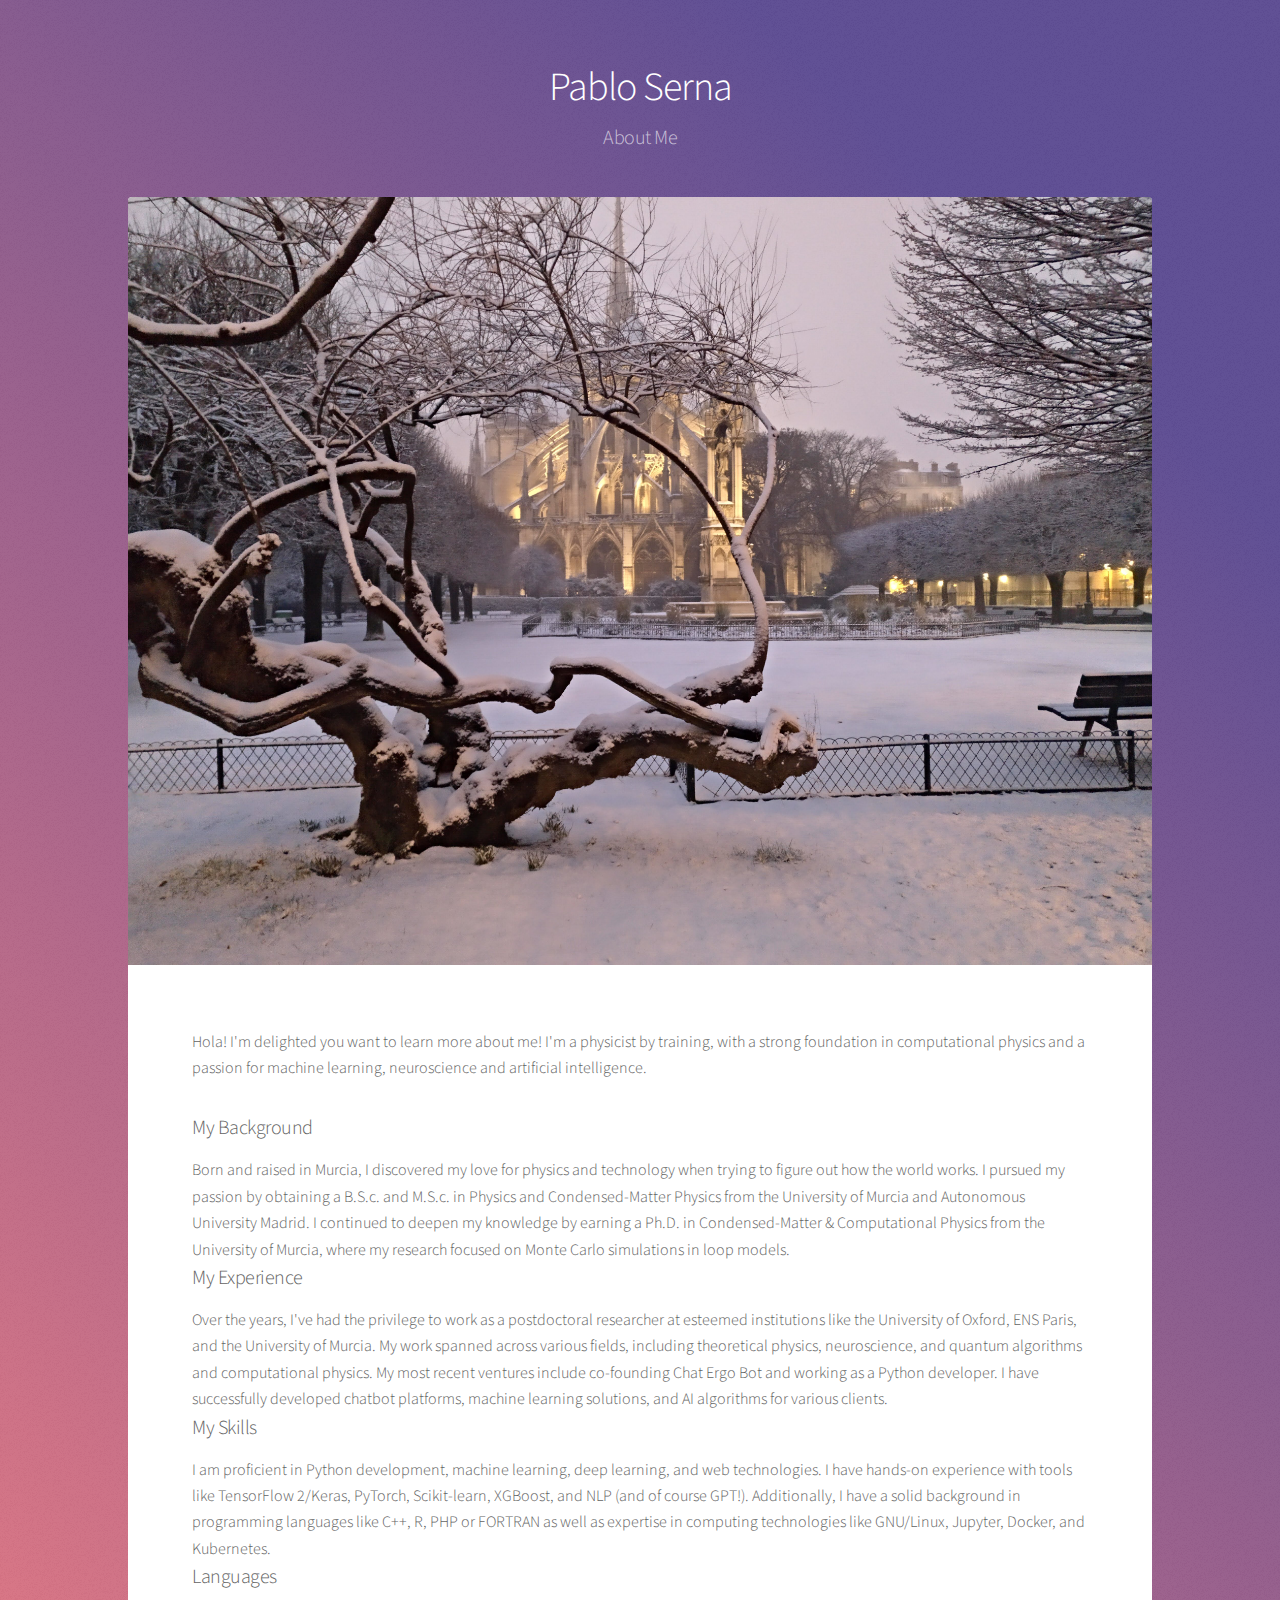
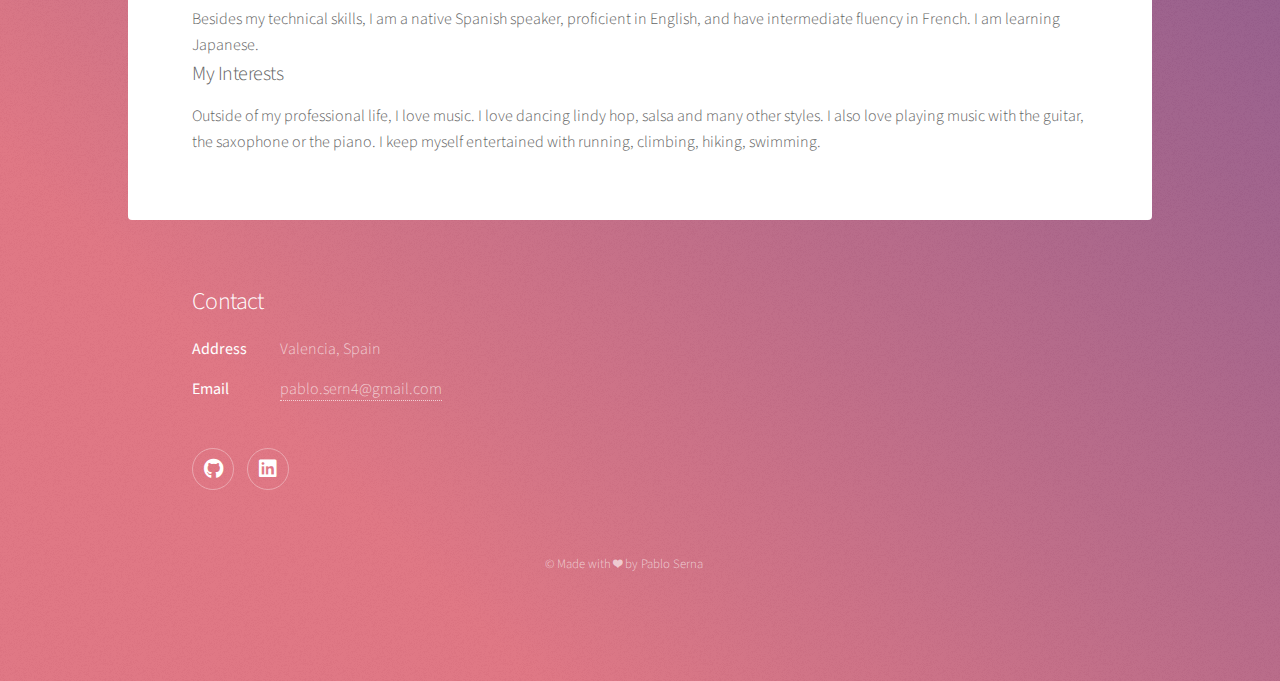
==== commit ea2d39ad: "about contact" ====
--- a/about-me.html
+++ b/about-me.html
@@ -58,32 +58,27 @@
 
 				<!-- Footer -->
 					<footer id="footer">
-						<section>
+						<!-- <section>
 							<h2>Aliquam sed mauris</h2>
 							<p>Sed lorem ipsum dolor sit amet et nullam consequat feugiat consequat magna adipiscing tempus etiam dolore veroeros. eget dapibus mauris. Cras aliquet, nisl ut viverra sollicitudin, ligula erat egestas velit, vitae tincidunt odio.</p>
 							<ul class="actions">
 								<li><a href="#" class="button">Learn More</a></li>
 							</ul>
-						</section>
+						</section> -->
 						<section>
-							<h2>Etiam feugiat</h2>
+							<h2>Contact</h2>
 							<dl class="alt">
 								<dt>Address</dt>
-								<dd>1234 Somewhere Road &bull; Nashville, TN 00000 &bull; USA</dd>
-								<dt>Phone</dt>
-								<dd>(000) 000-0000 x 0000</dd>
+								<dd>Valencia, Spain</dd>
 								<dt>Email</dt>
-								<dd><a href="#">information@untitled.tld</a></dd>
+								<dd><a href="#">pablo.sern4@gmail.com</a></dd>
 							</dl>
 							<ul class="icons">
-								<li><a href="#" class="icon brands fa-twitter alt"><span class="label">Twitter</span></a></li>
-								<li><a href="#" class="icon brands fa-facebook-f alt"><span class="label">Facebook</span></a></li>
-								<li><a href="#" class="icon brands fa-instagram alt"><span class="label">Instagram</span></a></li>
-								<li><a href="#" class="icon brands fa-github alt"><span class="label">GitHub</span></a></li>
-								<li><a href="#" class="icon brands fa-dribbble alt"><span class="label">Dribbble</span></a></li>
+								<li><a href="https://github.com/p-serna" class="icon brands fa-github alt"  target="_blank"><span class="label">GitHub</span></a></li>
+								<li><a href="https://www.linkedin.com/in/pablo-serna/en/" target="_blank" class="icon  brands fa-linkedin alt"><span class="label">Linkedin</span></a></li>
 							</ul>
 						</section>
-						<p class="copyright">&copy; Untitled. Design: <a href="https://html5up.net">HTML5 UP</a>.</p>
+						<p class="copyright">&copy; Made with ❤ by Pablo Serna</p>
 					</footer>
 
 			</div>
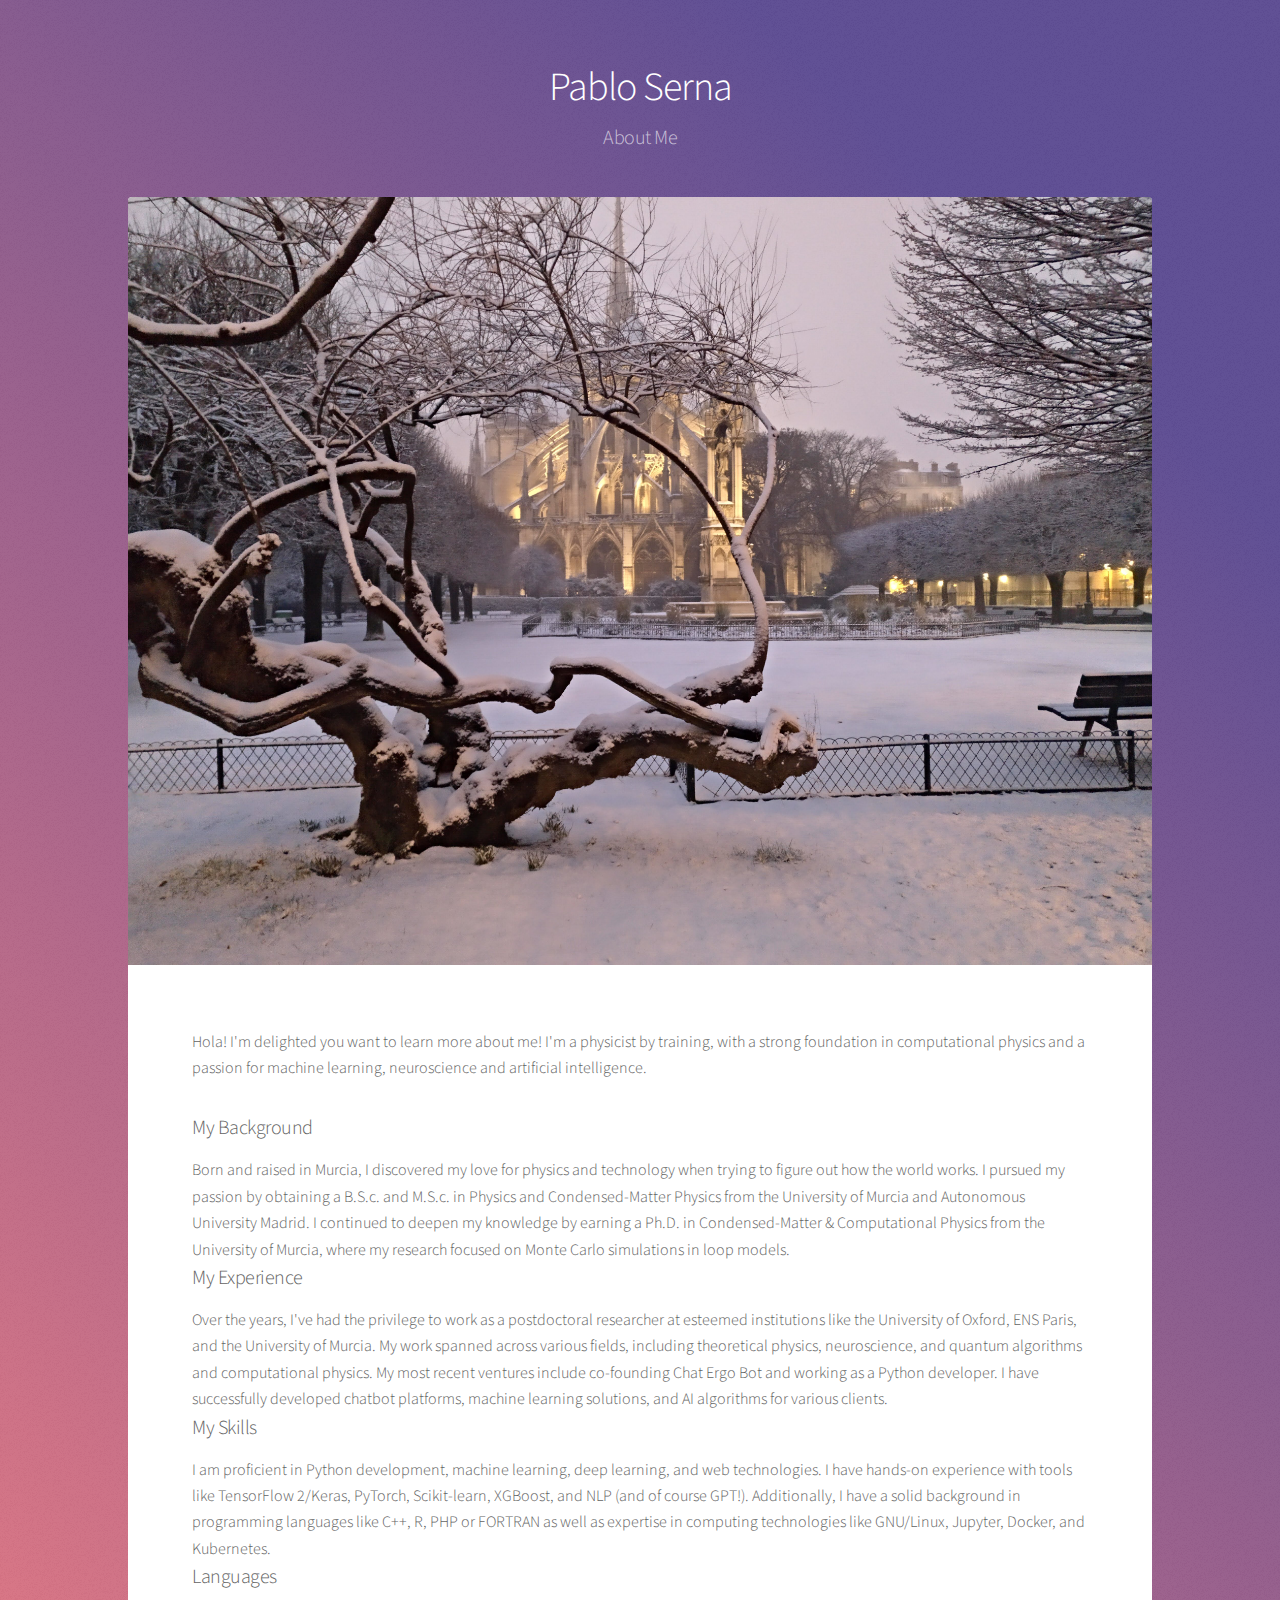
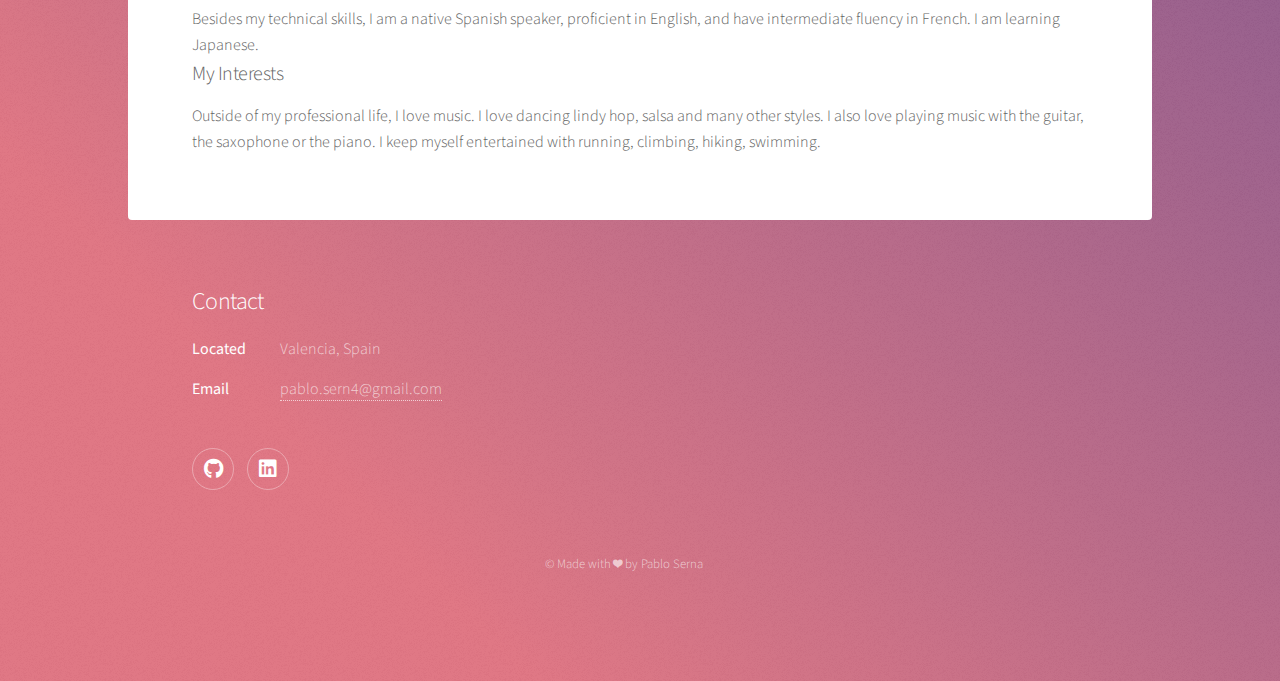
==== commit 1029b405: "location" ====
--- a/about-me.html
+++ b/about-me.html
@@ -68,7 +68,7 @@
 						<section>
 							<h2>Contact</h2>
 							<dl class="alt">
-								<dt>Address</dt>
+								<dt>Located</dt>
 								<dd>Valencia, Spain</dd>
 								<dt>Email</dt>
 								<dd><a href="#">pablo.sern4@gmail.com</a></dd>
